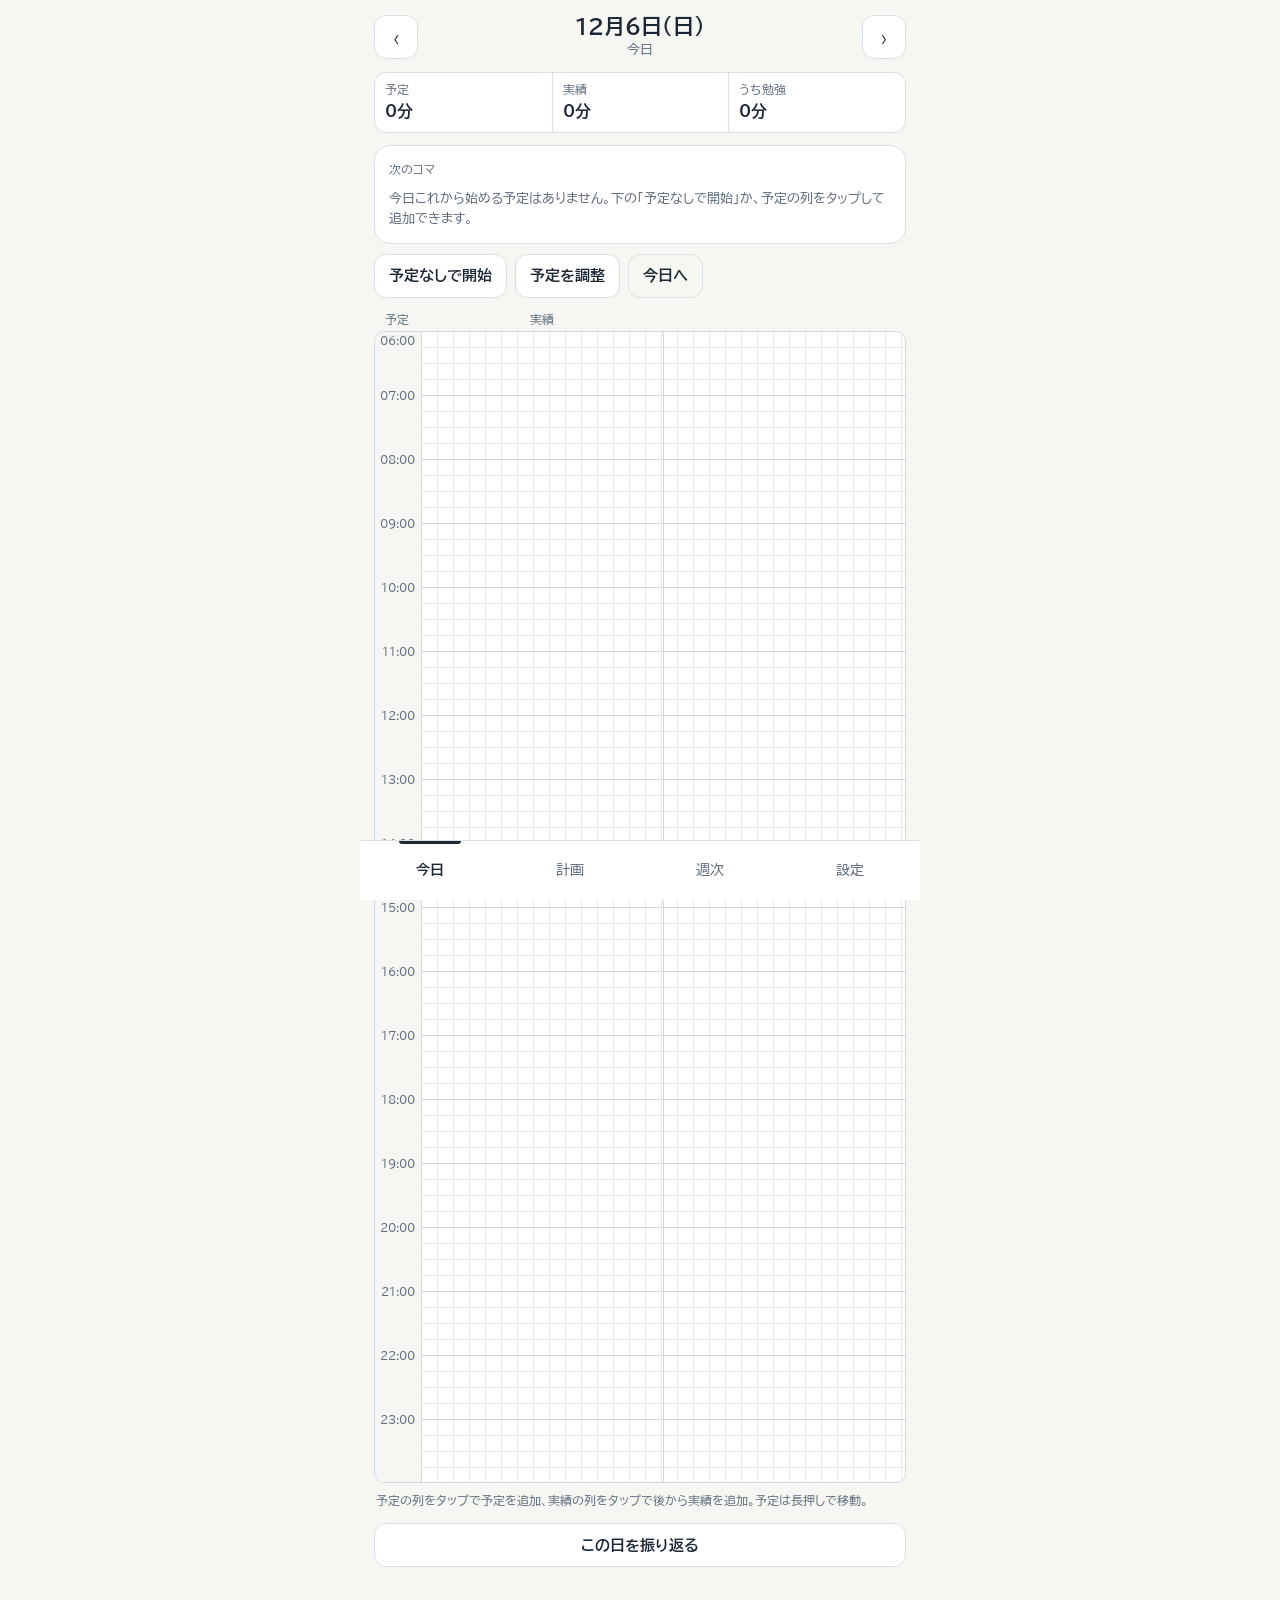
==== index.html @ d6422922 "DayFlow v2 を追加 画面（PWA）、11月分の計画データ、Androidアプリ（殻）のソース、 APKをビルドしてリリース android-latest に載せるワークフローを入れる。  C" ====
<!doctype html>
<html lang="ja">
<head>
<meta charset="utf-8">
<meta name="viewport" content="width=device-width,initial-scale=1,viewport-fit=cover">
<meta name="theme-color" content="#f6f7f3" media="(prefers-color-scheme: light)">
<meta name="theme-color" content="#12171d" media="(prefers-color-scheme: dark)">
<link rel="manifest" href="manifest.webmanifest">
<link rel="icon" href="icons/icon-192.png">
<link rel="apple-touch-icon" href="icons/icon-192.png">
<title>DayFlow</title>
<link rel="preconnect" href="https://fonts.googleapis.com">
<link rel="preconnect" href="https://fonts.gstatic.com" crossorigin>
<link href="https://fonts.googleapis.com/css2?family=BIZ+UDPGothic:wght@400;700&display=swap" rel="stylesheet">
<link rel="stylesheet" href="styles.css">
</head>
<body>
<div class="app">
<main>

<!-- 今日 -->
<section class="view active" data-view="day">
  <header class="datebar">
    <button class="iconbtn" id="prevDay" aria-label="前の日">‹</button>
    <div class="datebar-mid">
      <h1 id="dateTitle"></h1>
      <p class="sub" id="dateSub"></p>
    </div>
    <button class="iconbtn" id="nextDay" aria-label="次の日">›</button>
  </header>
  <div class="metrics" aria-label="この日の合計">
    <div><span>予定</span><b id="mPlan">0分</b></div>
    <div><span>実績</span><b id="mAct">0分</b></div>
    <div><span>うち勉強</span><b id="mStudy">0分</b></div>
  </div>

  <div id="nowCard"></div>

  <div class="toolbar">
    <button class="btn" id="pickBtn">予定なしで開始</button>
    <button class="btn" id="adjustBtn">予定を調整</button>
    <button class="btn quiet" id="todayBtn">今日へ</button>
  </div>

  <div class="tl-head"><button id="tlToggle" aria-label="タイムラインの表示範囲を切り替える">全日</button><span>予定</span><span>実績</span></div>
  <div id="timeline" class="timeline"></div>
  <p class="hint">予定の列をタップで予定を追加、実績の列をタップで後から実績を追加。予定は長押しで移動。</p>

  <div class="pad">
    <button class="btn wide" id="reviewBtn">この日を振り返る</button>
    <div id="reviewMini"></div>
  </div>
</section>

<!-- 計画 -->
<section class="view" data-view="plan">
  <header class="pagehead">
    <h1>学習計画</h1>
    <p class="sub" id="planSub"></p>
  </header>
  <div class="tiles" id="planTiles"></div>
  <div id="backlog"></div>
  <div class="tabs" role="group" aria-label="表示の切り替え" id="planTabs">
    <button data-f="today">今日</button>
    <button data-f="open">未完了</button>
    <button data-f="all">すべて</button>
  </div>
  <div id="planDays" class="plandays"></div>
  <details class="rules" id="planRules"></details>
</section>

<!-- 週次 -->
<section class="view" data-view="week">
  <header class="datebar">
    <button class="iconbtn" id="prevWeek" aria-label="前の週">‹</button>
    <div class="datebar-mid">
      <h1 id="weekTitle"></h1>
      <p class="sub">週のふりかえり</p>
    </div>
    <button class="iconbtn" id="nextWeek" aria-label="次の週">›</button>
  </header>
  <div id="weekBody" class="pad"></div>
</section>

<!-- 設定 -->
<section class="view" data-view="settings">
  <header class="pagehead"><h1>設定</h1></header>
  <div id="settingsBody" class="pad"></div>
</section>

</main>
</div>

<nav class="tabbar" aria-label="画面の切り替え">
  <button class="active" data-nav="day">今日</button>
  <button data-nav="plan">計画</button>
  <button data-nav="week">週次</button>
  <button data-nav="settings">設定</button>
</nav>

<!-- 予定の追加・編集 -->
<div class="sheetback" id="planBack"><div class="sheet" role="dialog" aria-labelledby="planSheetTitle">
  <h2 id="planSheetTitle">予定を追加</h2>
  <form id="planForm">
    <div class="formgrid">
      <label class="field full" id="planCardWrap">何をする<select id="planCard"></select></label>
      <p class="field full unitname" id="planUnitName" hidden></p>
      <label class="field">開始時刻<input id="planStart" type="time" step="300" required></label>
      <label class="field">予定時間（分）<input id="planMinutes" type="number" inputmode="numeric" min="5" max="600" step="5" required></label>
      <label class="field full switch"><span>固定する<small>調整や長押しで動かさない</small></span><input id="planFixed" type="checkbox"></label>
    </div>
    <div class="actions">
      <button type="button" class="btn danger" id="planDelete">削除</button>
      <button type="button" class="btn" id="planSkip">スキップ</button>
      <button type="button" class="btn" id="planStartNow">開始</button>
      <button class="btn primary">保存</button>
    </div>
  </form>
</div></div>

<!-- 実績の追加・修正 -->
<div class="sheetback" id="sesBack"><div class="sheet" role="dialog" aria-labelledby="sesSheetTitle">
  <h2 id="sesSheetTitle">実績を修正</h2>
  <form id="sesForm">
    <div class="formgrid">
      <label class="field full">何をした<select id="sesWhat"></select></label>
      <label class="field">開始<input id="sesStart" type="time" required></label>
      <label class="field">終了<input id="sesEnd" type="time"></label>
    </div>
    <p class="sub" id="sesNote"></p>
    <div class="actions">
      <button type="button" class="btn danger" id="sesDelete">削除</button>
      <button class="btn primary">保存</button>
    </div>
  </form>
</div></div>

<!-- 予定なしで開始 -->
<div class="sheetback" id="pickBack"><div class="sheet" role="dialog" aria-labelledby="pickTitle">
  <h2 id="pickTitle">いまから何を始める？</h2>
  <div id="pickList" class="picklist"></div>
</div></div>

<!-- コマの完了チェック -->
<div class="sheetback" id="unitBack"><div class="sheet" role="dialog" aria-labelledby="unitTitle">
  <h2 id="unitTitle"></h2>
  <p class="sub" id="unitSub"></p>
  <div id="unitChecks" class="checks big"></div>
  <label class="field full">メモ<textarea id="unitMemo" placeholder="つまずいた論点、間違えた問題番号など"></textarea></label>
  <div class="actions"><button type="button" class="btn primary" id="unitSave">保存</button></div>
</div></div>

<!-- 予定の調整 -->
<div class="sheetback" id="adjustBack"><div class="sheet" role="dialog" aria-labelledby="adjTitle">
  <h2 id="adjTitle">まだ始めていない予定を動かす</h2>
  <p class="sub">固定した予定と、実績のある予定は動かしません。</p>
  <div class="shiftgrid">
    <button class="btn" data-shift="-60">−60分</button>
    <button class="btn" data-shift="-30">−30分</button>
    <button class="btn" data-shift="30">＋30分</button>
    <button class="btn" data-shift="60">＋60分</button>
  </div>
  <div class="actions">
    <button class="btn" id="reflowBtn">今から15分あけて詰める</button>
    <button class="btn" id="undoAdjust">元に戻す</button>
  </div>
</div></div>

<!-- 振り返り -->
<div class="sheetback" id="reviewBack"><div class="sheet" role="dialog" aria-labelledby="revTitle">
  <h2 id="revTitle">この日の振り返り</h2>
  <p class="sub">いまの感覚を1タップで。</p>
  <div class="field full"><span>勉強</span><div class="moodrow" data-review="study"><button type="button" data-score="1">😕</button><button type="button" data-score="2">🙂</button><button type="button" data-score="3">😄</button></div></div>
  <div class="field full"><span>運動</span><div class="moodrow" data-review="exercise"><button type="button" data-score="1">😕</button><button type="button" data-score="2">🙂</button><button type="button" data-score="3">😄</button></div></div>
  <div class="field full"><span>睡眠</span><div class="moodrow" data-review="sleep"><button type="button" data-score="1">😕</button><button type="button" data-score="2">🙂</button><button type="button" data-score="3">😄</button></div></div>
  <div class="formgrid">
    <label class="field">睡眠時間（時間）<input id="sleepHours" type="number" inputmode="decimal" min="0" max="16" step="0.25" placeholder="例 7.0"></label>
    <label class="field">ひとこと<input id="reviewNote" maxlength="80" placeholder="なくてもOK"></label>
  </div>
  <div class="actions">
    <button type="button" class="btn" id="clearReview">消す</button>
    <button type="button" class="btn primary" id="saveReview">保存</button>
  </div>
</div></div>

<!-- カード -->
<div class="sheetback" id="cardBack"><div class="sheet" role="dialog" aria-labelledby="cardSheetTitle">
  <h2 id="cardSheetTitle">カードを追加</h2>
  <form id="cardForm">
    <div class="formgrid">
      <label class="field full">名前<input id="cardName" maxlength="40" required></label>
      <label class="field">カテゴリ<select id="cardCategory"></select></label>
      <label class="field">標準時間（分）<input id="cardMinutes" type="number" inputmode="numeric" min="5" max="600" step="5" required></label>
    </div>
    <div class="actions">
      <button type="button" class="btn danger" id="cardDelete">削除</button>
      <button class="btn primary">保存</button>
    </div>
  </form>
</div></div>

<!-- 計測が続いているとき -->
<div class="sheetback" id="overdueBack"><div class="sheet" role="dialog" aria-labelledby="odTitle">
  <h2 id="odTitle">計測が続いています</h2>
  <p id="odText"></p>
  <div class="stack">
    <button class="btn primary" id="odNow">いま終了する</button>
    <button class="btn" id="odPlanned"></button>
    <button class="btn quiet" id="odKeep">まだ続けている</button>
  </div>
</div></div>

<!-- 確認 -->
<div class="sheetback" id="confirmBack"><div class="sheet" role="alertdialog" aria-labelledby="cfText">
  <p id="cfText"></p>
  <div class="actions">
    <button class="btn" id="cfNo">やめる</button>
    <button class="btn primary" id="cfYes">実行する</button>
  </div>
</div></div>

<div class="toast" id="toast" role="status"></div>
<input type="file" id="importFile" accept="application/json,.json" hidden>

<script src="js/db.js"></script>
<script src="js/app.js"></script>
</body>
</html>
---- styles.css ----
/* DayFlow v2
   見た目の考え方：方眼ノートと朱のスタンプ。
   予定は「鉛筆の下書き」（破線・淡色）、実績は「インク」（塗り）。左右に並べてズレを見せる。 */
:root{
  --paper:#f6f7f3; --surface:#ffffff; --ink:#1c2836; --muted:#5f6c7e;
  --grid:#cfd8e2; --grid-soft:#e6ebf0; --line:#d9dfe6;
  --shu:#cf3f27; --shu-soft:#fbe7e2; --on-shu:#ffffff;
  --study:#2c5aa0; --exercise:#237a53; --house:#9a6614; --hobby:#7350ad; --life:#1d7889; --sleep:#56668a;
  --on-cat:#ffffff;
  --warn:#8f4f0c; --warn-soft:#f8ecd9;
  --label:46px; --hour:64px; --safe-b:env(safe-area-inset-bottom,0px);
  --font:"BIZ UDPGothic","Hiragino Sans","Noto Sans JP","Yu Gothic",system-ui,sans-serif;
  color-scheme:light;
}
@media (prefers-color-scheme:dark){
  :root{
    --paper:#12171d; --surface:#1a2129; --ink:#e6ebf1; --muted:#96a3b3;
    --grid:#2e3945; --grid-soft:#222b35; --line:#2b3541;
    --shu:#f0725c; --shu-soft:#3a211d; --on-shu:#1a0d0a;
    --study:#86aeea; --exercise:#66c79b; --house:#dfab58; --hobby:#b79be8; --life:#66c3d5; --sleep:#9daccf;
    --on-cat:#10151b;
    --warn:#e6ae6d; --warn-soft:#3a2c1b;
    color-scheme:dark;
  }
}
*{box-sizing:border-box}
html{-webkit-text-size-adjust:100%}
body{margin:0;background:var(--paper);color:var(--ink);font-family:var(--font);font-size:15px;line-height:1.55;overscroll-behavior-y:none}
button,input,select,textarea{font:inherit;color:inherit}
button{cursor:pointer;-webkit-tap-highlight-color:transparent}
h1,h2,p{margin:0}
[hidden]{display:none !important}
:focus-visible{outline:2px solid var(--study);outline-offset:2px}

.app{max-width:560px;margin:0 auto;min-height:100dvh;padding-bottom:calc(72px + var(--safe-b))}
.view{display:none}
.view.active{display:block}
.pad{padding:0 14px 16px}
.sub{font-size:12.5px;color:var(--muted)}
.hint{font-size:12px;color:var(--muted);padding:8px 16px 14px}

/* ---- 見出し ---- */
.datebar{display:grid;grid-template-columns:44px 1fr 44px;align-items:center;gap:8px;padding:14px 14px 6px}
.datebar-mid{text-align:center}
.datebar h1,.pagehead h1{font-size:21px;font-weight:700;line-height:1.25;font-variant-numeric:tabular-nums}
.pagehead{padding:18px 16px 10px}
.iconbtn{width:44px;height:44px;border:1px solid var(--line);background:var(--surface);border-radius:12px;font-size:20px;line-height:1}

.metrics{display:grid;grid-template-columns:repeat(3,1fr);margin:6px 14px 0;border:1px solid var(--line);border-radius:12px;background:var(--surface)}
.metrics div{padding:8px 10px;display:flex;flex-direction:column;gap:1px}
.metrics div+div{border-left:1px solid var(--line)}
.metrics span{font-size:11.5px;color:var(--muted)}
.metrics b{font-size:16px;font-variant-numeric:tabular-nums}

/* ---- ボタン ---- */
.btn{min-height:44px;padding:0 14px;border:1px solid var(--line);background:var(--surface);border-radius:12px;font-weight:700}
.btn.primary{background:var(--ink);border-color:var(--ink);color:var(--paper)}
.btn.quiet{background:transparent}
.btn.danger{color:var(--shu)}
.btn.wide{width:100%}
.btn:active{transform:translateY(1px)}
.toolbar{display:flex;gap:8px;padding:10px 14px 4px;flex-wrap:wrap}

/* ---- いまのコマ ---- */
.now{margin:12px 14px 0;padding:14px;border-radius:16px;background:var(--surface);border:1px solid var(--line);display:grid;gap:10px}
.now .label{font-size:12px;color:var(--muted)}
.now .name{font-size:19px;font-weight:700;line-height:1.3}
.now .meta{font-size:13px;color:var(--muted);font-variant-numeric:tabular-nums}
.now .late{color:var(--shu);font-weight:700}
.now .row{display:flex;gap:8px}
.now .go{flex:1;min-height:56px;border:0;border-radius:14px;font-size:18px;font-weight:700;background:var(--ink);color:var(--paper)}
.now .side{min-height:56px}
.now.running{border-color:var(--shu);box-shadow:inset 4px 0 0 var(--shu)}
.now.running .go{background:var(--shu);color:var(--on-shu)}
.now.running .label{color:var(--shu);font-weight:700}
.now .elapsed{font-size:30px;font-weight:700;line-height:1.1;font-variant-numeric:tabular-nums}

/* ---- タイムライン（方眼）---- */
.tl-head{display:grid;grid-template-columns:var(--label) 1fr 1fr;align-items:center;margin:8px 14px 2px;font-size:12px;color:var(--muted);text-align:center}
.tl-head button{border:0;background:transparent;color:var(--study);font-size:12px;font-weight:700;min-height:36px;padding:0}
.timeline{position:relative;margin:0 14px;border:1px solid var(--grid);border-radius:10px;overflow:hidden;touch-action:pan-y;
  background-color:var(--surface);
  background-image:
    linear-gradient(to bottom,var(--grid) 1px,transparent 1px),
    linear-gradient(to bottom,var(--grid-soft) 1px,transparent 1px),
    linear-gradient(to right,var(--grid-soft) 1px,transparent 1px);
  background-size:100% var(--hour),100% calc(var(--hour)/4),calc(var(--hour)/4) 100%;
  background-position:0 -1px,0 -1px,var(--label) 0}
.timeline::before{content:"";position:absolute;top:-2px;bottom:-2px;left:0;width:var(--label);background:var(--paper);border-right:1px solid var(--grid)}
.timeline::after{content:"";position:absolute;top:0;bottom:0;left:calc(var(--label) + (100% - var(--label))/2);border-left:1px solid var(--grid)}
.hourlabel{position:absolute;left:0;width:calc(var(--label) - 6px);text-align:right;transform:translateY(-50%);font-size:11px;color:var(--muted);font-variant-numeric:tabular-nums;z-index:1}
.hourlabel.first{transform:none}
.zone{position:absolute;border:0;background:transparent;padding:0;z-index:1}
.zone:active{background:color-mix(in srgb,var(--ink) 6%,transparent)}
.zone.p,.blk.plan{left:calc(var(--label) + 3px);width:calc((100% - var(--label))/2 - 6px)}
.zone.a,.blk.act{left:calc(var(--label) + (100% - var(--label))/2 + 3px);width:calc((100% - var(--label))/2 - 6px)}
.blk{position:absolute;z-index:3;border-radius:8px;padding:5px 8px;text-align:left;overflow:hidden;font-size:12.5px;line-height:1.3;--c:var(--study)}
.blk.study{--c:var(--study)} .blk.exercise{--c:var(--exercise)} .blk.house{--c:var(--house)}
.blk.hobby{--c:var(--hobby)} .blk.life{--c:var(--life)} .blk.sleep{--c:var(--sleep)}
.blk b{font-variant-numeric:tabular-nums}
.blk .t{display:block;font-weight:700;overflow:hidden;text-overflow:ellipsis;white-space:nowrap}
.blk .m{display:block;font-size:11px;opacity:.85;font-variant-numeric:tabular-nums;white-space:nowrap;overflow:hidden;text-overflow:ellipsis}
.blk.tiny{padding:2px 8px}
.blk.tiny .m{display:none}
/* 予定＝下書き */
.blk.plan{border:1.5px dashed var(--c);background:color-mix(in srgb,var(--c) 9%,var(--surface));color:var(--ink);touch-action:pan-y;user-select:none;-webkit-user-select:none}
.blk.plan.fixed{border-style:solid}
.blk.plan.skipped{opacity:.5;text-decoration:line-through}
.blk.plan.dragging{outline:2px solid var(--ink);z-index:9;touch-action:none}
/* 実績＝インク */
.blk.act{border:0;background:var(--c);color:var(--on-cat)}
.blk.act.live{border-bottom:3px solid var(--shu)}
.blk.act.check{box-shadow:inset 0 0 0 2px var(--shu)}
/* 済スタンプ */
.stamp{position:absolute;right:5px;top:5px;width:22px;height:22px;border-radius:50%;border:1.5px solid var(--shu);color:var(--shu);font-size:11px;font-weight:700;display:grid;place-items:center;transform:rotate(-12deg);background:var(--surface)}
.blk.tiny .stamp{top:1px;width:18px;height:18px;font-size:9.5px}
.nowline{position:absolute;left:var(--label);right:0;border-top:2px solid var(--shu);z-index:6;pointer-events:none}
.nowline i{position:absolute;left:-5px;top:-6px;width:10px;height:10px;border-radius:50%;background:var(--shu)}

/* ---- 計画 ---- */
.tiles{display:grid;grid-template-columns:repeat(3,1fr);gap:8px;padding:0 14px}
.tile{background:var(--surface);border:1px solid var(--line);border-radius:12px;padding:9px 10px;display:flex;flex-direction:column;gap:5px;min-width:0}
.tile span{font-size:11.5px;color:var(--muted)}
.tile b{font-size:18px;line-height:1.1;font-variant-numeric:tabular-nums}
.tile b small{font-size:11.5px;font-weight:400;color:var(--muted)}
.bar{height:5px;border-radius:3px;background:var(--grid-soft);overflow:hidden}
.bar i{display:block;height:100%;background:var(--study);border-radius:3px}
.notice{margin:10px 14px 0;padding:9px 12px;border-radius:10px;font-size:13px;background:var(--surface);border:1px solid var(--line)}
.notice.warn{background:var(--warn-soft);border-color:transparent;color:var(--warn);font-weight:700}
.tabs{display:flex;gap:4px;margin:12px 14px;padding:4px;border-radius:12px;background:var(--grid-soft)}
.tabs button{flex:1;min-height:40px;border:0;border-radius:9px;background:transparent;font-size:14px}
.tabs button[aria-pressed="true"]{background:var(--surface);font-weight:700;box-shadow:0 1px 2px rgba(20,30,45,.14)}
.plandays{display:grid;gap:12px;padding:0 14px}
.pday{display:grid;grid-template-columns:70px minmax(0,1fr);background:var(--surface);border:1px solid var(--line);border-radius:14px;overflow:hidden}
.pday.today{border-color:var(--ink)}
.rail{background:var(--paper);border-right:1px solid var(--line);padding:12px 6px 12px 12px;display:flex;flex-direction:column;gap:2px}
.rail .d{font-size:19px;font-weight:700;line-height:1.15;font-variant-numeric:tabular-nums}
.rail .w,.rail .c{font-size:12px;color:var(--muted);font-variant-numeric:tabular-nums}
.rail .badge{align-self:flex-start;margin-top:4px;font-size:11px;font-weight:700;padding:0 6px;border-radius:5px;background:var(--ink);color:var(--paper)}
.unit{padding:10px 12px 12px;display:grid;gap:8px;border-top:1px solid var(--line)}
.unit:first-child{border-top:0}
.unit .head{display:flex;flex-wrap:wrap;align-items:center;gap:6px 8px}
.pill{font-size:11.5px;padding:2px 8px;border-radius:999px;border:1px solid currentColor;white-space:nowrap}
.pill.g{color:var(--exercise)} .pill.k{color:var(--study)} .pill.y{color:var(--muted)}
.unit .ttl{font-size:16px;font-weight:700;line-height:1.3}
.unit.done .ttl{color:var(--muted)}
.unit .time{font-size:12px;color:var(--muted);font-variant-numeric:tabular-nums}
.checks{display:flex;flex-wrap:wrap;gap:4px 18px}
.chk{display:inline-flex;align-items:center;gap:8px;min-height:44px;font-size:15px;user-select:none}
.chk input{appearance:none;-webkit-appearance:none;margin:0;flex:none;width:28px;height:28px;border:2px solid var(--muted);border-radius:7px;background:var(--surface);display:grid;place-items:center}
.chk input:checked{background:var(--ink);border-color:var(--ink)}
.chk input:checked::after{content:"";width:7px;height:13px;border:solid var(--paper);border-width:0 3px 3px 0;transform:translateY(-1px) rotate(45deg)}
.checks.big{margin:10px 0}
.checks.big .chk{font-size:17px;min-height:52px}
.actual{display:flex;flex-wrap:wrap;align-items:center;gap:8px;font-size:13px;color:var(--muted);font-variant-numeric:tabular-nums}
.actual b{color:var(--ink);font-size:15px}
.actual .btn{min-height:36px;padding:0 12px;font-size:13px;margin-left:auto}
.unit .note{font-size:12.5px;color:var(--muted)}
.unit details summary{font-size:13px;color:var(--muted);min-height:32px;display:flex;align-items:center;cursor:pointer}
.unit details .inner{display:grid;gap:8px;padding-top:4px}
.unit textarea,.sheet textarea{width:100%;min-height:72px;border:1px solid var(--line);border-radius:10px;background:var(--paper);padding:8px 10px;font-size:16px;resize:vertical}
.mini{display:flex;align-items:center;gap:8px;font-size:13px;color:var(--muted)}
.mini input{width:84px;min-height:40px;border:1px solid var(--line);border-radius:9px;background:var(--paper);padding:0 10px;font-size:16px;text-align:right}
.empty{margin:0 14px;padding:22px 16px;text-align:center;color:var(--muted);border:1px dashed var(--grid);border-radius:14px;font-size:14px}
.rules{margin:14px 14px 0;padding:2px 14px;background:var(--surface);border:1px solid var(--line);border-radius:12px}
.rules summary{font-weight:700;min-height:44px;display:flex;align-items:center;cursor:pointer}
.rules ul{margin:0 0 12px;padding-left:1.2em;display:grid;gap:6px;font-size:14px}

/* ---- 週次 ---- */
.wk-tiles{display:grid;grid-template-columns:1fr 1fr;gap:8px}
.wk-tiles .tile.full{grid-column:1/-1}
.wk-tiles .tile b{font-size:22px}
h2.sec{font-size:15px;font-weight:700;margin:20px 0 8px}
.dayrow{display:grid;grid-template-columns:54px 1fr 92px;gap:8px;align-items:center;padding:7px 0;border-top:1px solid var(--line);font-size:12.5px;font-variant-numeric:tabular-nums}
.dayrow:first-of-type{border-top:0}
.dayrow .bars{display:grid;gap:3px}
.dayrow .b{height:8px;border-radius:2px}
.dayrow .b.p{border:1.5px dashed var(--study);background:transparent}
.dayrow .b.a{background:var(--study)}
.dayrow .n{text-align:right;color:var(--muted)}
.dayrow .n b{color:var(--ink)}
.legend{display:flex;gap:14px;font-size:12px;color:var(--muted);margin-bottom:4px}
.legend i{display:inline-block;width:18px;height:8px;border-radius:2px;margin-right:5px;vertical-align:middle}
.legend .p{border:1.5px dashed var(--study)} .legend .a{background:var(--study)}
.listrow{display:flex;align-items:center;gap:10px;padding:9px 0;border-top:1px solid var(--line);font-size:13.5px}
.listrow:first-of-type{border-top:0}
.listrow .grow{flex:1;min-width:0}
.listrow .btn{min-height:38px;padding:0 12px;font-size:13px}
.catrow{display:grid;grid-template-columns:44px 1fr 72px;gap:8px;align-items:center;font-size:12.5px;margin:7px 0;font-variant-numeric:tabular-nums}
.catrow .bar i{background:var(--c)}
.catrow b{text-align:right}
.box{background:var(--surface);border:1px solid var(--line);border-radius:12px;padding:10px 12px}

/* ---- 設定 ---- */
.setrow{display:flex;align-items:center;gap:10px;min-height:48px;padding:6px 0;border-top:1px solid var(--line)}
.setrow:first-child{border-top:0}
.setrow .grow{flex:1;min-width:0}
.dot{display:inline-block;width:9px;height:9px;border-radius:50%;margin-right:7px;background:var(--c)}
a.link{color:var(--study);font-weight:700}

/* ---- タブバー ---- */
.tabbar{position:fixed;bottom:0;left:50%;transform:translateX(-50%);width:min(560px,100%);height:calc(60px + var(--safe-b));padding-bottom:var(--safe-b);display:grid;grid-template-columns:repeat(4,1fr);background:var(--surface);border-top:1px solid var(--line);z-index:40}
.tabbar button{border:0;background:transparent;color:var(--muted);font-size:14px;position:relative}
.tabbar button.active{color:var(--ink);font-weight:700}
.tabbar button.active::before{content:"";position:absolute;top:0;left:28%;right:28%;height:3px;background:var(--ink);border-radius:0 0 3px 3px}

/* ---- シート ---- */
.sheetback{position:fixed;inset:0;background:rgba(10,16,24,.5);z-index:60;display:none}
.sheetback.show{display:block}
.sheet{position:absolute;bottom:0;left:50%;transform:translateX(-50%);width:min(560px,100%);max-height:90dvh;overflow:auto;background:var(--surface);border-radius:18px 18px 0 0;padding:18px 16px calc(18px + var(--safe-b));display:grid;gap:10px}
.sheet h2{font-size:18px}
.formgrid{display:grid;grid-template-columns:1fr 1fr;gap:10px}
.field{display:grid;gap:5px;font-size:12.5px;color:var(--muted)}
.field.full{grid-column:1/-1}
.field input:not([type=checkbox]),.field select{width:100%;min-height:46px;border:1px solid var(--line);border-radius:10px;background:var(--paper);padding:0 10px;font-size:16px;color:var(--ink)}
.field.switch{display:flex;justify-content:space-between;align-items:center;min-height:50px;border:1px solid var(--line);border-radius:10px;padding:6px 12px;color:var(--ink);font-size:15px}
.field.switch small{display:block;font-size:12px;color:var(--muted)}
.field.switch input{width:24px;height:24px}
.unitname{font-size:16px;font-weight:700;color:var(--ink)}
.actions{display:flex;gap:8px;margin-top:6px}
.actions .btn{flex:1;padding:0 8px}
.stack{display:grid;gap:8px}
.shiftgrid{display:grid;grid-template-columns:repeat(4,1fr);gap:8px}
.shiftgrid .btn{padding:0 4px}
.picklist{display:grid;grid-template-columns:1fr 1fr;gap:8px}
.picklist button{min-height:60px;text-align:left;padding:8px 12px;border:1px solid var(--line);border-left:5px solid var(--c);background:var(--paper);border-radius:10px;font-weight:700;line-height:1.3}
.picklist button small{display:block;font-weight:400;font-size:12px;color:var(--muted)}
.moodrow{display:grid;grid-template-columns:repeat(3,1fr);gap:8px}
.moodrow button{min-height:50px;font-size:22px;border:1px solid var(--line);border-radius:10px;background:var(--paper)}
.moodrow button.on{outline:2px solid var(--ink)}
.review{margin-top:10px;display:grid;grid-template-columns:repeat(3,1fr);gap:8px;font-size:13px;text-align:center}
.review div{background:var(--surface);border:1px solid var(--line);border-radius:10px;padding:8px 4px}

.toast{position:fixed;left:50%;bottom:calc(74px + var(--safe-b));transform:translateX(-50%);max-width:92vw;background:var(--ink);color:var(--paper);padding:9px 14px;border-radius:10px;font-size:13px;z-index:100;opacity:0;pointer-events:none;transition:opacity .2s}
.toast.show{opacity:1}
@media (prefers-reduced-motion:reduce){.toast{transition:none}.btn:active{transform:none}}
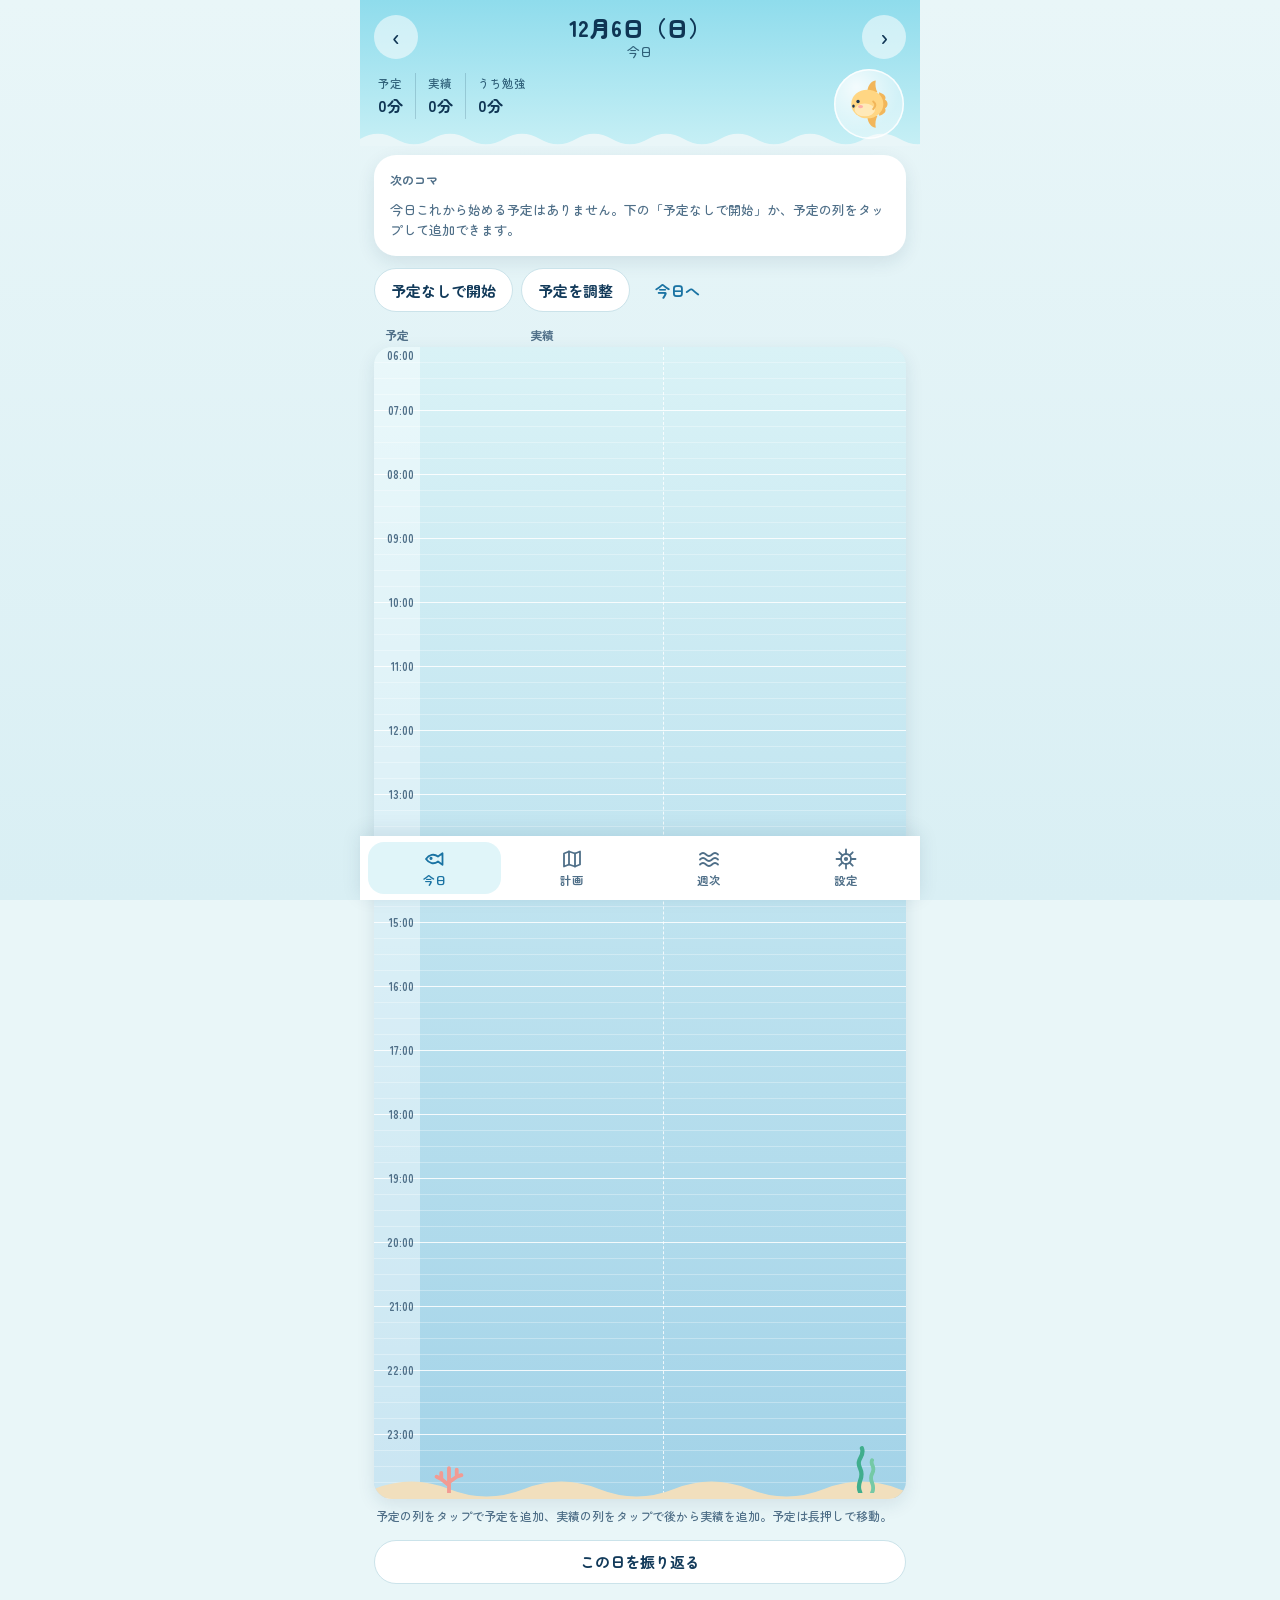
==== commit 21b6d772: "海と水族館のデザインにし、「この日は無理」を追加（v2.3.0） - 画面：水色の海（暗い表示では深い海）の配色、丸ゴシック、波の見出し、   曜日ごとの海の生き物（このアプリ用に描いたSVG）、現在" ====
--- a/index.html
+++ b/index.html
@@ -3,15 +3,15 @@
 <head>
 <meta charset="utf-8">
 <meta name="viewport" content="width=device-width,initial-scale=1,viewport-fit=cover">
-<meta name="theme-color" content="#f6f7f3" media="(prefers-color-scheme: light)">
-<meta name="theme-color" content="#12171d" media="(prefers-color-scheme: dark)">
+<meta name="theme-color" content="#8fdcec" media="(prefers-color-scheme: light)">
+<meta name="theme-color" content="#0e3152" media="(prefers-color-scheme: dark)">
 <link rel="manifest" href="manifest.webmanifest">
 <link rel="icon" href="icons/icon-192.png">
 <link rel="apple-touch-icon" href="icons/icon-192.png">
 <title>DayFlow</title>
 <link rel="preconnect" href="https://fonts.googleapis.com">
 <link rel="preconnect" href="https://fonts.gstatic.com" crossorigin>
-<link href="https://fonts.googleapis.com/css2?family=BIZ+UDPGothic:wght@400;700&display=swap" rel="stylesheet">
+<link href="https://fonts.googleapis.com/css2?family=Zen+Maru+Gothic:wght@500;700;900&display=swap" rel="stylesheet">
 <link rel="stylesheet" href="styles.css">
 </head>
 <body>
@@ -20,19 +20,22 @@
 
 <!-- 今日 -->
 <section class="view active" data-view="day">
-  <header class="datebar">
-    <button class="iconbtn" id="prevDay" aria-label="前の日">‹</button>
-    <div class="datebar-mid">
-      <h1 id="dateTitle"></h1>
-      <p class="sub" id="dateSub"></p>
-    </div>
-    <button class="iconbtn" id="nextDay" aria-label="次の日">›</button>
+  <header class="sea">
+    <div class="datebar">
+      <button class="iconbtn" id="prevDay" aria-label="前の日">‹</button>
+      <div class="datebar-mid">
+        <h1 id="dateTitle"></h1>
+        <p class="sub" id="dateSub"></p>
+      </div>
+      <button class="iconbtn" id="nextDay" aria-label="次の日">›</button>
+    </div>
+    <div class="metrics" aria-label="この日の合計">
+      <div><span>予定</span><b id="mPlan">0分</b></div>
+      <div><span>実績</span><b id="mAct">0分</b></div>
+      <div><span>うち勉強</span><b id="mStudy">0分</b></div>
+    </div>
+    <div class="mate" id="dayMate"></div>
   </header>
-  <div class="metrics" aria-label="この日の合計">
-    <div><span>予定</span><b id="mPlan">0分</b></div>
-    <div><span>実績</span><b id="mAct">0分</b></div>
-    <div><span>うち勉強</span><b id="mStudy">0分</b></div>
-  </div>
 
   <div id="nowCard"></div>
 
@@ -54,7 +57,7 @@
 
 <!-- 計画 -->
 <section class="view" data-view="plan">
-  <header class="pagehead">
+  <header class="sea pagehead">
     <h1>学習計画</h1>
     <p class="sub" id="planSub"></p>
   </header>
@@ -71,20 +74,22 @@
 
 <!-- 週次 -->
 <section class="view" data-view="week">
-  <header class="datebar">
-    <button class="iconbtn" id="prevWeek" aria-label="前の週">‹</button>
-    <div class="datebar-mid">
-      <h1 id="weekTitle"></h1>
-      <p class="sub">週のふりかえり</p>
-    </div>
-    <button class="iconbtn" id="nextWeek" aria-label="次の週">›</button>
+  <header class="sea">
+    <div class="datebar">
+      <button class="iconbtn" id="prevWeek" aria-label="前の週">‹</button>
+      <div class="datebar-mid">
+        <h1 id="weekTitle"></h1>
+        <p class="sub">週のふりかえり</p>
+      </div>
+      <button class="iconbtn" id="nextWeek" aria-label="次の週">›</button>
+    </div>
   </header>
   <div id="weekBody" class="pad"></div>
 </section>
 
 <!-- 設定 -->
 <section class="view" data-view="settings">
-  <header class="pagehead"><h1>設定</h1></header>
+  <header class="sea pagehead"><h1>設定</h1></header>
   <div id="settingsBody" class="pad"></div>
 </section>
 
@@ -92,10 +97,10 @@
 </div>
 
 <nav class="tabbar" aria-label="画面の切り替え">
-  <button class="active" data-nav="day">今日</button>
-  <button data-nav="plan">計画</button>
-  <button data-nav="week">週次</button>
-  <button data-nav="settings">設定</button>
+  <button class="active" data-nav="day"><i data-icon="day"></i>今日</button>
+  <button data-nav="plan"><i data-icon="plan"></i>計画</button>
+  <button data-nav="week"><i data-icon="week"></i>週次</button>
+  <button data-nav="settings"><i data-icon="settings"></i>設定</button>
 </nav>
 
 <!-- 予定の追加・編集 -->
@@ -152,8 +157,9 @@
 
 <!-- 予定の調整 -->
 <div class="sheetback" id="adjustBack"><div class="sheet" role="dialog" aria-labelledby="adjTitle">
-  <h2 id="adjTitle">まだ始めていない予定を動かす</h2>
-  <p class="sub">固定した予定と、実績のある予定は動かしません。</p>
+  <h2 id="adjTitle">予定を調整</h2>
+  <h3 class="sheetsec">時刻をずらす</h3>
+  <p class="sub">まだ始めていない予定を動かします。固定した予定と、実績のある予定は動かしません。</p>
   <div class="shiftgrid">
     <button class="btn" data-shift="-60">−60分</button>
     <button class="btn" data-shift="-30">−30分</button>
@@ -163,6 +169,24 @@
   <div class="actions">
     <button class="btn" id="reflowBtn">今から15分あけて詰める</button>
     <button class="btn" id="undoAdjust">元に戻す</button>
+  </div>
+  <h3 class="sheetsec">この日は勉強できない</h3>
+  <p class="sub">この日の学習コマを後ろへ送り、続きのコマを順番どおりに1つずつずらします。あふれた分は予備の枠に入ります。</p>
+  <div class="stack">
+    <button class="btn primary" id="cantBtn">この日は無理（コマを後ろへ送る）</button>
+    <button class="btn" id="undoCant" hidden>送ったコマを元に戻す</button>
+  </div>
+</div></div>
+
+<!-- この日は無理：送り先の確認 -->
+<div class="sheetback" id="cantBack"><div class="sheet" role="dialog" aria-labelledby="cantTitle">
+  <h2 id="cantTitle">コマを後ろへ送る</h2>
+  <p id="cantSummary"></p>
+  <p class="notice warn" id="cantWarn" hidden></p>
+  <ol class="movelist" id="cantList"></ol>
+  <div class="actions">
+    <button class="btn" id="cantNo">やめる</button>
+    <button class="btn primary" id="cantYes">後ろへ送る</button>
   </div>
 </div></div>
 
@@ -223,6 +247,7 @@
 <input type="file" id="importFile" accept="application/json,.json" hidden>
 
 <script src="js/db.js"></script>
+<script src="js/sea.js"></script>
 <script src="js/app.js"></script>
 </body>
 </html>
--- a/styles.css
+++ b/styles.css
@@ -1,168 +1,221 @@
 /* DayFlow v2
-   見た目の考え方：方眼ノートと朱のスタンプ。
-   予定は「鉛筆の下書き」（破線・淡色）、実績は「インク」（塗り）。左右に並べてズレを見せる。 */
+   見た目の考え方：水族館。
+   - 画面の上は「水面」の帯。その日の曜日の生き物が1匹いる（js/sea.js）。
+   - タイムラインは水槽。朝が水面、夜が深い海で、いちばん下（深夜）が海底。
+   - 予定は「これから泳ぐ場所」（破線・淡色）、実績は「泳いだあと」（塗り）。左右に並べてズレを見せる。
+   - いまの時刻は、サンゴ色の線と小さな魚。
+   色の名前 --shu は以前の「朱」の名残で、いまはサンゴ色（進行中・遅れ・注意）。 */
 :root{
-  --paper:#f6f7f3; --surface:#ffffff; --ink:#1c2836; --muted:#5f6c7e;
-  --grid:#cfd8e2; --grid-soft:#e6ebf0; --line:#d9dfe6;
-  --shu:#cf3f27; --shu-soft:#fbe7e2; --on-shu:#ffffff;
-  --study:#2c5aa0; --exercise:#237a53; --house:#9a6614; --hobby:#7350ad; --life:#1d7889; --sleep:#56668a;
+  --paper:#e9f6f8; --paper-deep:#d9eff4; --surface:#ffffff; --ink:#123a5a; --muted:#4f6f88;
+  --grid:#b9dbe5; --grid-soft:#d6ecf1; --line:#cbe3ea;
+  --sea:#1a73a3; --on-sea:#ffffff; --aqua:#43bfd9;
+  --shu:#d8463f; --shu-soft:#fde6e2; --on-shu:#ffffff;
+  --band-a:#8fdcec; --band-b:#c6eff5; --band-ink:#0f3554; --band-muted:#2f6079;
+  --tank-a:#d9f2f6; --tank-b:#a3d3e8; --tank-line:rgba(255,255,255,.8); --tank-line-soft:rgba(255,255,255,.3); --bubble-a:rgba(255,255,255,.85); --bubble-b:rgba(255,255,255,.4);
+  --sand:#f1dfbd; --kelp:#3fae8d; --kelp-2:#74c9a6; --coral-deco:#f29b93;
+  --water:rgba(67,191,217,.28);
+  --study:#2a6fb5; --exercise:#17806a; --house:#a8650f; --hobby:#7b55bd; --life:#137a8c; --sleep:#5d6f9a;
   --on-cat:#ffffff;
-  --warn:#8f4f0c; --warn-soft:#f8ecd9;
+  --warn:#8a4f0c; --warn-soft:#faedd8;
+  --shadow:0 6px 18px rgba(18,58,90,.10);
+  --bar-top:#8fdcec; --bar-bottom:#ffffff;       /* Androidアプリの上下の帯の色（#rrggbb で書く） */
   --label:46px; --hour:64px; --safe-b:env(safe-area-inset-bottom,0px);
-  --font:"BIZ UDPGothic","Hiragino Sans","Noto Sans JP","Yu Gothic",system-ui,sans-serif;
+  --font:"Zen Maru Gothic","Hiragino Maru Gothic ProN","BIZ UDPGothic","Noto Sans JP","Yu Gothic",system-ui,sans-serif;
   color-scheme:light;
 }
 @media (prefers-color-scheme:dark){
   :root{
-    --paper:#12171d; --surface:#1a2129; --ink:#e6ebf1; --muted:#96a3b3;
-    --grid:#2e3945; --grid-soft:#222b35; --line:#2b3541;
-    --shu:#f0725c; --shu-soft:#3a211d; --on-shu:#1a0d0a;
-    --study:#86aeea; --exercise:#66c79b; --house:#dfab58; --hobby:#b79be8; --life:#66c3d5; --sleep:#9daccf;
-    --on-cat:#10151b;
-    --warn:#e6ae6d; --warn-soft:#3a2c1b;
+    --paper:#081c30; --paper-deep:#05131f; --surface:#102c47; --ink:#e3f1fb; --muted:#93b3ca;
+    --grid:#24496a; --grid-soft:#173a5b; --line:#1e4263;
+    --sea:#58c7e6; --on-sea:#06202f; --aqua:#58c7e6;
+    --shu:#ff8c80; --shu-soft:#4a2424; --on-shu:#2a0c09;
+    --band-a:#0e3152; --band-b:#0a2440; --band-ink:#e9f5fd; --band-muted:#a4c4da;
+    --tank-a:#15416a; --tank-b:#061726; --tank-line:rgba(255,255,255,.10); --tank-line-soft:rgba(255,255,255,.045); --bubble-a:rgba(255,255,255,.2); --bubble-b:rgba(255,255,255,.07);
+    --sand:#33495f; --kelp:#2f8f78; --kelp-2:#3fa98b; --coral-deco:#b9645f;
+    --water:rgba(88,199,230,.22);
+    --study:#8fbcf2; --exercise:#6fd3ac; --house:#e6b565; --hobby:#c2a6f0; --life:#6fd0e0; --sleep:#a9b8dc;
+    --on-cat:#071a2a;
+    --warn:#ecb87a; --warn-soft:#3d2d18;
+    --shadow:0 8px 22px rgba(0,8,20,.35);
+    --bar-top:#0e3152; --bar-bottom:#102c47;
     color-scheme:dark;
   }
 }
 *{box-sizing:border-box}
 html{-webkit-text-size-adjust:100%}
-body{margin:0;background:var(--paper);color:var(--ink);font-family:var(--font);font-size:15px;line-height:1.55;overscroll-behavior-y:none}
+body{margin:0;background:var(--paper) linear-gradient(var(--paper),var(--paper-deep)) fixed;color:var(--ink);font-family:var(--font);font-weight:500;font-size:15px;line-height:1.55;overscroll-behavior-y:none}
 button,input,select,textarea{font:inherit;color:inherit}
 button{cursor:pointer;-webkit-tap-highlight-color:transparent}
-h1,h2,p{margin:0}
+h1,h2,h3,p,ol{margin:0}
+b,strong{font-weight:700}
 [hidden]{display:none !important}
-:focus-visible{outline:2px solid var(--study);outline-offset:2px}
-
-.app{max-width:560px;margin:0 auto;min-height:100dvh;padding-bottom:calc(72px + var(--safe-b))}
+:focus-visible{outline:2px solid var(--sea);outline-offset:2px}
+
+.app{max-width:560px;margin:0 auto;min-height:100dvh;padding-bottom:calc(76px + var(--safe-b))}
 .view{display:none}
 .view.active{display:block}
 .pad{padding:0 14px 16px}
 .sub{font-size:12.5px;color:var(--muted)}
 .hint{font-size:12px;color:var(--muted);padding:8px 16px 14px}
 
-/* ---- 見出し ---- */
-.datebar{display:grid;grid-template-columns:44px 1fr 44px;align-items:center;gap:8px;padding:14px 14px 6px}
+/* ---- 水面の帯（各画面のいちばん上）---- */
+.sea{position:relative;background:linear-gradient(var(--band-a),var(--band-b));color:var(--band-ink);padding-bottom:22px;margin-bottom:8px}
+.sea::after{content:"";position:absolute;left:0;right:0;bottom:-1px;height:14px;background:var(--paper);
+  -webkit-mask:url("data:image/svg+xml,%3Csvg xmlns='http://www.w3.org/2000/svg' viewBox='0 0 80 16' preserveAspectRatio='none'%3E%3Cpath d='M0 16V8Q20-4 40 8T80 8V16z'/%3E%3C/svg%3E") repeat-x left bottom/72px 14px;
+  mask:url("data:image/svg+xml,%3Csvg xmlns='http://www.w3.org/2000/svg' viewBox='0 0 80 16' preserveAspectRatio='none'%3E%3Cpath d='M0 16V8Q20-4 40 8T80 8V16z'/%3E%3C/svg%3E") repeat-x left bottom/72px 14px}
+.sea .sub{color:var(--band-muted)}
+.datebar{display:grid;grid-template-columns:44px 1fr 44px;align-items:center;gap:8px;padding:14px 14px 4px}
 .datebar-mid{text-align:center}
-.datebar h1,.pagehead h1{font-size:21px;font-weight:700;line-height:1.25;font-variant-numeric:tabular-nums}
-.pagehead{padding:18px 16px 10px}
-.iconbtn{width:44px;height:44px;border:1px solid var(--line);background:var(--surface);border-radius:12px;font-size:20px;line-height:1}
-
-.metrics{display:grid;grid-template-columns:repeat(3,1fr);margin:6px 14px 0;border:1px solid var(--line);border-radius:12px;background:var(--surface)}
-.metrics div{padding:8px 10px;display:flex;flex-direction:column;gap:1px}
-.metrics div+div{border-left:1px solid var(--line)}
-.metrics span{font-size:11.5px;color:var(--muted)}
-.metrics b{font-size:16px;font-variant-numeric:tabular-nums}
+.datebar h1,.pagehead h1{font-size:22px;font-weight:900;line-height:1.25;letter-spacing:.01em;font-variant-numeric:tabular-nums}
+.pagehead{padding:20px 18px 26px}
+.iconbtn{width:44px;height:44px;border:0;background:color-mix(in srgb,var(--surface) 55%,transparent);color:var(--band-ink);border-radius:50%;font-size:22px;line-height:1;padding-bottom:3px}
+.iconbtn:active{background:color-mix(in srgb,var(--surface) 80%,transparent)}
+
+/* その日の合計と、曜日の生き物 */
+.metrics{display:grid;grid-template-columns:repeat(3,auto);justify-content:start;gap:0;margin:8px 92px 4px 16px}
+.metrics div{padding:2px 12px;display:flex;flex-direction:column;gap:0;min-width:0}
+.metrics div:first-child{padding-left:2px}
+.metrics div+div{border-left:1.5px solid color-mix(in srgb,var(--band-ink) 18%,transparent)}
+.metrics span{font-size:11.5px;color:var(--band-muted)}
+.metrics b{font-size:16px;font-variant-numeric:tabular-nums;white-space:nowrap}
+.mate{display:block;width:60px;height:60px}
+.mate svg{display:block;width:100%;height:100%}
+/* 帯の生き物は泡の中にいる（明るい帯でも暗い帯でも見えるように） */
+.sea .mate{position:absolute;right:16px;bottom:6px;z-index:1;width:70px;height:70px;padding:8px;border-radius:50%;
+  background:radial-gradient(circle at 32% 26%,var(--bubble-a),var(--bubble-b) 62%);box-shadow:inset 0 0 0 1.5px var(--bubble-a);animation:bob 5.5s ease-in-out infinite}
+@keyframes bob{0%,100%{transform:translateY(0) rotate(-2deg)}50%{transform:translateY(-5px) rotate(2deg)}}
 
 /* ---- ボタン ---- */
-.btn{min-height:44px;padding:0 14px;border:1px solid var(--line);background:var(--surface);border-radius:12px;font-weight:700}
-.btn.primary{background:var(--ink);border-color:var(--ink);color:var(--paper)}
-.btn.quiet{background:transparent}
+.btn{min-height:44px;padding:0 16px;border:1.5px solid var(--line);background:var(--surface);border-radius:999px;font-weight:700}
+.btn.primary{background:var(--sea);border-color:var(--sea);color:var(--on-sea)}
+.btn.quiet{background:transparent;border-color:transparent;color:var(--sea)}
 .btn.danger{color:var(--shu)}
 .btn.wide{width:100%}
 .btn:active{transform:translateY(1px)}
-.toolbar{display:flex;gap:8px;padding:10px 14px 4px;flex-wrap:wrap}
+.toolbar{display:flex;gap:8px;padding:12px 14px 4px;flex-wrap:wrap}
 
 /* ---- いまのコマ ---- */
-.now{margin:12px 14px 0;padding:14px;border-radius:16px;background:var(--surface);border:1px solid var(--line);display:grid;gap:10px}
-.now .label{font-size:12px;color:var(--muted)}
-.now .name{font-size:19px;font-weight:700;line-height:1.3}
+.now{margin:10px 14px 0;padding:16px;border-radius:22px;background:var(--surface);box-shadow:var(--shadow);display:grid;gap:10px}
+.now .label{font-size:12px;color:var(--muted);font-weight:700}
+.now .name{font-size:20px;font-weight:900;line-height:1.3}
 .now .meta{font-size:13px;color:var(--muted);font-variant-numeric:tabular-nums}
 .now .late{color:var(--shu);font-weight:700}
 .now .row{display:flex;gap:8px}
-.now .go{flex:1;min-height:56px;border:0;border-radius:14px;font-size:18px;font-weight:700;background:var(--ink);color:var(--paper)}
+.now .go{flex:1;min-height:56px;border:0;border-radius:999px;font-size:18px;font-weight:900;letter-spacing:.08em;background:var(--sea);color:var(--on-sea)}
 .now .side{min-height:56px}
-.now.running{border-color:var(--shu);box-shadow:inset 4px 0 0 var(--shu)}
+.now.running{box-shadow:var(--shadow),inset 0 0 0 2px var(--shu)}
 .now.running .go{background:var(--shu);color:var(--on-shu)}
-.now.running .label{color:var(--shu);font-weight:700}
-.now .elapsed{font-size:30px;font-weight:700;line-height:1.1;font-variant-numeric:tabular-nums}
-
-/* ---- タイムライン（方眼）---- */
-.tl-head{display:grid;grid-template-columns:var(--label) 1fr 1fr;align-items:center;margin:8px 14px 2px;font-size:12px;color:var(--muted);text-align:center}
-.tl-head button{border:0;background:transparent;color:var(--study);font-size:12px;font-weight:700;min-height:36px;padding:0}
-.timeline{position:relative;margin:0 14px;border:1px solid var(--grid);border-radius:10px;overflow:hidden;touch-action:pan-y;
-  background-color:var(--surface);
+.now.running .label{color:var(--shu)}
+.now .elapsed{font-size:32px;font-weight:900;line-height:1.1;font-variant-numeric:tabular-nums}
+
+/* ---- タイムライン（水槽）---- */
+.tl-head{display:grid;grid-template-columns:var(--label) 1fr 1fr;align-items:center;margin:10px 14px 2px;font-size:12px;font-weight:700;color:var(--muted);text-align:center}
+.tl-head button{border:0;background:transparent;color:var(--sea);font-size:12px;font-weight:700;min-height:36px;padding:0}
+.timeline{position:relative;margin:0 14px;border-radius:18px;overflow:hidden;touch-action:pan-y;box-shadow:var(--shadow);
+  background-color:var(--tank-b);
   background-image:
-    linear-gradient(to bottom,var(--grid) 1px,transparent 1px),
-    linear-gradient(to bottom,var(--grid-soft) 1px,transparent 1px),
-    linear-gradient(to right,var(--grid-soft) 1px,transparent 1px);
-  background-size:100% var(--hour),100% calc(var(--hour)/4),calc(var(--hour)/4) 100%;
-  background-position:0 -1px,0 -1px,var(--label) 0}
-.timeline::before{content:"";position:absolute;top:-2px;bottom:-2px;left:0;width:var(--label);background:var(--paper);border-right:1px solid var(--grid)}
-.timeline::after{content:"";position:absolute;top:0;bottom:0;left:calc(var(--label) + (100% - var(--label))/2);border-left:1px solid var(--grid)}
-.hourlabel{position:absolute;left:0;width:calc(var(--label) - 6px);text-align:right;transform:translateY(-50%);font-size:11px;color:var(--muted);font-variant-numeric:tabular-nums;z-index:1}
+    linear-gradient(to bottom,var(--tank-line) 1px,transparent 1px),
+    linear-gradient(to bottom,var(--tank-line-soft) 1px,transparent 1px),
+    linear-gradient(to bottom,var(--tank-a),var(--tank-b));
+  background-size:100% var(--hour),100% calc(var(--hour)/4),100% 100%;
+  background-position:0 -1px,0 -1px,0 0}
+.timeline::before{content:"";position:absolute;top:0;bottom:0;left:0;width:var(--label);background:color-mix(in srgb,var(--surface) 42%,transparent)}
+.timeline::after{content:"";position:absolute;top:0;bottom:0;left:calc(var(--label) + (100% - var(--label))/2);border-left:1.5px dashed var(--tank-line)}
+.hourlabel{position:absolute;left:0;width:calc(var(--label) - 6px);text-align:right;transform:translateY(-50%);font-size:11px;font-weight:700;color:var(--muted);font-variant-numeric:tabular-nums;z-index:2}
 .hourlabel.first{transform:none}
-.zone{position:absolute;border:0;background:transparent;padding:0;z-index:1}
-.zone:active{background:color-mix(in srgb,var(--ink) 6%,transparent)}
-.zone.p,.blk.plan{left:calc(var(--label) + 3px);width:calc((100% - var(--label))/2 - 6px)}
-.zone.a,.blk.act{left:calc(var(--label) + (100% - var(--label))/2 + 3px);width:calc((100% - var(--label))/2 - 6px)}
-.blk{position:absolute;z-index:3;border-radius:8px;padding:5px 8px;text-align:left;overflow:hidden;font-size:12.5px;line-height:1.3;--c:var(--study)}
+.zone{position:absolute;border:0;background:transparent;padding:0;z-index:2}
+.zone:active{background:color-mix(in srgb,var(--surface) 30%,transparent)}
+.zone.p,.blk.plan{left:calc(var(--label) + 4px);width:calc((100% - var(--label))/2 - 8px)}
+.zone.a,.blk.act{left:calc(var(--label) + (100% - var(--label))/2 + 4px);width:calc((100% - var(--label))/2 - 8px)}
+.blk{position:absolute;z-index:3;border-radius:12px;padding:6px 9px;text-align:left;overflow:hidden;font-size:12.5px;line-height:1.3;--c:var(--study)}
 .blk.study{--c:var(--study)} .blk.exercise{--c:var(--exercise)} .blk.house{--c:var(--house)}
 .blk.hobby{--c:var(--hobby)} .blk.life{--c:var(--life)} .blk.sleep{--c:var(--sleep)}
 .blk b{font-variant-numeric:tabular-nums}
 .blk .t{display:block;font-weight:700;overflow:hidden;text-overflow:ellipsis;white-space:nowrap}
 .blk .m{display:block;font-size:11px;opacity:.85;font-variant-numeric:tabular-nums;white-space:nowrap;overflow:hidden;text-overflow:ellipsis}
-.blk.tiny{padding:2px 8px}
+.blk.tiny{padding:2px 9px}
 .blk.tiny .m{display:none}
-/* 予定＝下書き */
-.blk.plan{border:1.5px dashed var(--c);background:color-mix(in srgb,var(--c) 9%,var(--surface));color:var(--ink);touch-action:pan-y;user-select:none;-webkit-user-select:none}
+/* 予定＝これから泳ぐ場所 */
+.blk.plan{border:1.5px dashed var(--c);background:color-mix(in srgb,var(--c) 10%,var(--surface));color:var(--ink);touch-action:pan-y;user-select:none;-webkit-user-select:none}
 .blk.plan.fixed{border-style:solid}
 .blk.plan.skipped{opacity:.5;text-decoration:line-through}
 .blk.plan.dragging{outline:2px solid var(--ink);z-index:9;touch-action:none}
-/* 実績＝インク */
+/* 実績＝泳いだあと */
 .blk.act{border:0;background:var(--c);color:var(--on-cat)}
 .blk.act.live{border-bottom:3px solid var(--shu)}
 .blk.act.check{box-shadow:inset 0 0 0 2px var(--shu)}
 /* 済スタンプ */
 .stamp{position:absolute;right:5px;top:5px;width:22px;height:22px;border-radius:50%;border:1.5px solid var(--shu);color:var(--shu);font-size:11px;font-weight:700;display:grid;place-items:center;transform:rotate(-12deg);background:var(--surface)}
 .blk.tiny .stamp{top:1px;width:18px;height:18px;font-size:9.5px}
+/* いまの時刻：サンゴ色の線と、先頭を泳ぐ魚 */
 .nowline{position:absolute;left:var(--label);right:0;border-top:2px solid var(--shu);z-index:6;pointer-events:none}
-.nowline i{position:absolute;left:-5px;top:-6px;width:10px;height:10px;border-radius:50%;background:var(--shu)}
+.nowfish{position:absolute;left:-13px;top:-10px;width:30px;height:18px;animation:swim 3.2s ease-in-out infinite}
+.nowfish svg{display:block;width:100%;height:100%}
+@keyframes swim{0%,100%{transform:translateX(0) rotate(-3deg)}50%{transform:translateX(5px) rotate(3deg)}}
+/* 海底（深夜） */
+.seabed{position:absolute;left:0;right:0;bottom:0;height:20px;z-index:1;pointer-events:none}
+.seabed::before{content:"";position:absolute;inset:0;background:var(--sand);
+  -webkit-mask:url("data:image/svg+xml,%3Csvg xmlns='http://www.w3.org/2000/svg' viewBox='0 0 80 16' preserveAspectRatio='none'%3E%3Cpath d='M0 16V8Q20-4 40 8T80 8V16z'/%3E%3C/svg%3E") repeat-x left bottom/150px 20px;
+  mask:url("data:image/svg+xml,%3Csvg xmlns='http://www.w3.org/2000/svg' viewBox='0 0 80 16' preserveAspectRatio='none'%3E%3Cpath d='M0 16V8Q20-4 40 8T80 8V16z'/%3E%3C/svg%3E") repeat-x left bottom/150px 20px}
+.seabed span{position:absolute;bottom:6px}
+.seabed svg{display:block;width:100%;height:100%}
+.seabed .weed{right:22px;width:34px;height:52px}
+.seabed .coral{left:calc(var(--label) + 12px);width:34px;height:31px}
 
 /* ---- 計画 ---- */
 .tiles{display:grid;grid-template-columns:repeat(3,1fr);gap:8px;padding:0 14px}
-.tile{background:var(--surface);border:1px solid var(--line);border-radius:12px;padding:9px 10px;display:flex;flex-direction:column;gap:5px;min-width:0}
-.tile span{font-size:11.5px;color:var(--muted)}
-.tile b{font-size:18px;line-height:1.1;font-variant-numeric:tabular-nums}
-.tile b small{font-size:11.5px;font-weight:400;color:var(--muted)}
-.bar{height:5px;border-radius:3px;background:var(--grid-soft);overflow:hidden}
-.bar i{display:block;height:100%;background:var(--study);border-radius:3px}
-.notice{margin:10px 14px 0;padding:9px 12px;border-radius:10px;font-size:13px;background:var(--surface);border:1px solid var(--line)}
+.tile{position:relative;overflow:hidden;background:var(--surface);border-radius:16px;padding:10px 11px;display:flex;flex-direction:column;gap:4px;min-width:0;box-shadow:var(--shadow)}
+.tile span{font-size:11.5px;color:var(--muted);position:relative;z-index:1}
+.tile b{font-size:19px;font-weight:900;line-height:1.15;font-variant-numeric:tabular-nums;position:relative;z-index:1}
+.tile b small{font-size:11.5px;font-weight:500;color:var(--muted)}
+/* 進み具合＝水位。--p は 0〜100 */
+.tile.water{min-height:86px}
+.tile.water::before{content:"";position:absolute;left:0;right:0;bottom:0;height:calc(var(--p) * 1%);background:var(--water)}
+.tile.water::after{content:"";position:absolute;left:0;right:0;bottom:calc(var(--p) * 1% - 1px);height:7px;background:var(--water);
+  -webkit-mask:url("data:image/svg+xml,%3Csvg xmlns='http://www.w3.org/2000/svg' viewBox='0 0 80 16' preserveAspectRatio='none'%3E%3Cpath d='M0 16V8Q20-4 40 8T80 8V16z'/%3E%3C/svg%3E") repeat-x left bottom/44px 7px;
+  mask:url("data:image/svg+xml,%3Csvg xmlns='http://www.w3.org/2000/svg' viewBox='0 0 80 16' preserveAspectRatio='none'%3E%3Cpath d='M0 16V8Q20-4 40 8T80 8V16z'/%3E%3C/svg%3E") repeat-x left bottom/44px 7px}
+.tile.water.dry::before,.tile.water.dry::after{display:none}
+.bar{height:8px;border-radius:999px;background:var(--grid-soft);overflow:hidden}
+.bar i{display:block;height:100%;background:var(--sea);border-radius:999px}
+.notice{margin:10px 14px 0;padding:10px 14px;border-radius:14px;font-size:13px;background:var(--surface);border:1.5px solid var(--line)}
 .notice.warn{background:var(--warn-soft);border-color:transparent;color:var(--warn);font-weight:700}
-.tabs{display:flex;gap:4px;margin:12px 14px;padding:4px;border-radius:12px;background:var(--grid-soft)}
-.tabs button{flex:1;min-height:40px;border:0;border-radius:9px;background:transparent;font-size:14px}
-.tabs button[aria-pressed="true"]{background:var(--surface);font-weight:700;box-shadow:0 1px 2px rgba(20,30,45,.14)}
+.sheet .notice{margin:0}
+.tabs{display:flex;gap:4px;margin:12px 14px;padding:4px;border-radius:999px;background:var(--grid-soft)}
+.tabs button{flex:1;min-height:40px;border:0;border-radius:999px;background:transparent;font-size:14px}
+.tabs button[aria-pressed="true"]{background:var(--surface);font-weight:700;box-shadow:0 1px 3px rgba(18,58,90,.18)}
 .plandays{display:grid;gap:12px;padding:0 14px}
-.pday{display:grid;grid-template-columns:70px minmax(0,1fr);background:var(--surface);border:1px solid var(--line);border-radius:14px;overflow:hidden}
-.pday.today{border-color:var(--ink)}
-.rail{background:var(--paper);border-right:1px solid var(--line);padding:12px 6px 12px 12px;display:flex;flex-direction:column;gap:2px}
-.rail .d{font-size:19px;font-weight:700;line-height:1.15;font-variant-numeric:tabular-nums}
+.pday{display:grid;grid-template-columns:72px minmax(0,1fr);background:var(--surface);border-radius:18px;overflow:hidden;box-shadow:var(--shadow)}
+.pday.today{box-shadow:var(--shadow),inset 0 0 0 2px var(--sea)}
+.rail{background:color-mix(in srgb,var(--aqua) 14%,var(--surface));padding:12px 6px 12px 12px;display:flex;flex-direction:column;gap:2px}
+.rail .d{font-size:20px;font-weight:900;line-height:1.15;font-variant-numeric:tabular-nums}
 .rail .w,.rail .c{font-size:12px;color:var(--muted);font-variant-numeric:tabular-nums}
-.rail .badge{align-self:flex-start;margin-top:4px;font-size:11px;font-weight:700;padding:0 6px;border-radius:5px;background:var(--ink);color:var(--paper)}
-.unit{padding:10px 12px 12px;display:grid;gap:8px;border-top:1px solid var(--line)}
+.rail .badge{align-self:flex-start;margin-top:4px;font-size:11px;font-weight:700;padding:1px 8px;border-radius:999px;background:var(--sea);color:var(--on-sea)}
+.unit{padding:10px 12px 12px;display:grid;gap:8px;border-top:1.5px solid var(--line)}
 .unit:first-child{border-top:0}
 .unit .head{display:flex;flex-wrap:wrap;align-items:center;gap:6px 8px}
-.pill{font-size:11.5px;padding:2px 8px;border-radius:999px;border:1px solid currentColor;white-space:nowrap}
+.pill{font-size:11.5px;font-weight:700;padding:2px 9px;border-radius:999px;border:1.5px solid currentColor;white-space:nowrap}
 .pill.g{color:var(--exercise)} .pill.k{color:var(--study)} .pill.y{color:var(--muted)}
 .unit .ttl{font-size:16px;font-weight:700;line-height:1.3}
 .unit.done .ttl{color:var(--muted)}
 .unit .time{font-size:12px;color:var(--muted);font-variant-numeric:tabular-nums}
 .checks{display:flex;flex-wrap:wrap;gap:4px 18px}
 .chk{display:inline-flex;align-items:center;gap:8px;min-height:44px;font-size:15px;user-select:none}
-.chk input{appearance:none;-webkit-appearance:none;margin:0;flex:none;width:28px;height:28px;border:2px solid var(--muted);border-radius:7px;background:var(--surface);display:grid;place-items:center}
-.chk input:checked{background:var(--ink);border-color:var(--ink)}
-.chk input:checked::after{content:"";width:7px;height:13px;border:solid var(--paper);border-width:0 3px 3px 0;transform:translateY(-1px) rotate(45deg)}
+.chk input{appearance:none;-webkit-appearance:none;margin:0;flex:none;width:28px;height:28px;border:2px solid var(--muted);border-radius:9px;background:var(--surface);display:grid;place-items:center}
+.chk input:checked{background:var(--sea);border-color:var(--sea)}
+.chk input:checked::after{content:"";width:7px;height:13px;border:solid var(--on-sea);border-width:0 3px 3px 0;transform:translateY(-1px) rotate(45deg)}
 .checks.big{margin:10px 0}
 .checks.big .chk{font-size:17px;min-height:52px}
 .actual{display:flex;flex-wrap:wrap;align-items:center;gap:8px;font-size:13px;color:var(--muted);font-variant-numeric:tabular-nums}
 .actual b{color:var(--ink);font-size:15px}
-.actual .btn{min-height:36px;padding:0 12px;font-size:13px;margin-left:auto}
+.actual .btn{min-height:36px;padding:0 14px;font-size:13px;margin-left:auto}
 .unit .note{font-size:12.5px;color:var(--muted)}
 .unit details summary{font-size:13px;color:var(--muted);min-height:32px;display:flex;align-items:center;cursor:pointer}
 .unit details .inner{display:grid;gap:8px;padding-top:4px}
-.unit textarea,.sheet textarea{width:100%;min-height:72px;border:1px solid var(--line);border-radius:10px;background:var(--paper);padding:8px 10px;font-size:16px;resize:vertical}
+.unit textarea,.sheet textarea{width:100%;min-height:72px;border:1.5px solid var(--line);border-radius:14px;background:var(--paper);padding:8px 12px;font-size:16px;resize:vertical}
 .mini{display:flex;align-items:center;gap:8px;font-size:13px;color:var(--muted)}
-.mini input{width:84px;min-height:40px;border:1px solid var(--line);border-radius:9px;background:var(--paper);padding:0 10px;font-size:16px;text-align:right}
-.empty{margin:0 14px;padding:22px 16px;text-align:center;color:var(--muted);border:1px dashed var(--grid);border-radius:14px;font-size:14px}
-.rules{margin:14px 14px 0;padding:2px 14px;background:var(--surface);border:1px solid var(--line);border-radius:12px}
+.mini input{width:84px;min-height:40px;border:1.5px solid var(--line);border-radius:12px;background:var(--paper);padding:0 10px;font-size:16px;text-align:right}
+.empty{margin:0 14px;padding:20px 16px 22px;text-align:center;color:var(--muted);border:1.5px dashed var(--grid);border-radius:18px;font-size:14px;display:grid;justify-items:center;gap:6px}
+.rules{margin:14px 14px 0;padding:2px 16px;background:var(--surface);border-radius:16px;box-shadow:var(--shadow)}
 .rules summary{font-weight:700;min-height:44px;display:flex;align-items:center;cursor:pointer}
 .rules ul{margin:0 0 12px;padding-left:1.2em;display:grid;gap:6px;font-size:14px}
 
@@ -170,52 +223,56 @@
 .wk-tiles{display:grid;grid-template-columns:1fr 1fr;gap:8px}
 .wk-tiles .tile.full{grid-column:1/-1}
 .wk-tiles .tile b{font-size:22px}
-h2.sec{font-size:15px;font-weight:700;margin:20px 0 8px}
-.dayrow{display:grid;grid-template-columns:54px 1fr 92px;gap:8px;align-items:center;padding:7px 0;border-top:1px solid var(--line);font-size:12.5px;font-variant-numeric:tabular-nums}
+h2.sec{font-size:15px;font-weight:900;margin:20px 0 8px}
+.dayrow{display:grid;grid-template-columns:58px 1fr 92px;gap:8px;align-items:center;padding:7px 0;border-top:1.5px solid var(--line);font-size:12.5px;font-variant-numeric:tabular-nums}
 .dayrow:first-of-type{border-top:0}
 .dayrow .bars{display:grid;gap:3px}
-.dayrow .b{height:8px;border-radius:2px}
+.dayrow .b{height:9px;border-radius:999px}
 .dayrow .b.p{border:1.5px dashed var(--study);background:transparent}
 .dayrow .b.a{background:var(--study)}
 .dayrow .n{text-align:right;color:var(--muted)}
 .dayrow .n b{color:var(--ink)}
 .legend{display:flex;gap:14px;font-size:12px;color:var(--muted);margin-bottom:4px}
-.legend i{display:inline-block;width:18px;height:8px;border-radius:2px;margin-right:5px;vertical-align:middle}
+.legend i{display:inline-block;width:18px;height:9px;border-radius:999px;margin-right:5px;vertical-align:middle}
 .legend .p{border:1.5px dashed var(--study)} .legend .a{background:var(--study)}
-.listrow{display:flex;align-items:center;gap:10px;padding:9px 0;border-top:1px solid var(--line);font-size:13.5px}
+.listrow{display:flex;align-items:center;gap:10px;padding:9px 0;border-top:1.5px solid var(--line);font-size:13.5px}
 .listrow:first-of-type{border-top:0}
 .listrow .grow{flex:1;min-width:0}
-.listrow .btn{min-height:38px;padding:0 12px;font-size:13px}
+.listrow .btn{min-height:38px;padding:0 14px;font-size:13px}
 .catrow{display:grid;grid-template-columns:44px 1fr 72px;gap:8px;align-items:center;font-size:12.5px;margin:7px 0;font-variant-numeric:tabular-nums}
 .catrow .bar i{background:var(--c)}
 .catrow b{text-align:right}
-.box{background:var(--surface);border:1px solid var(--line);border-radius:12px;padding:10px 12px}
+.box{background:var(--surface);border-radius:16px;padding:12px 14px;box-shadow:var(--shadow)}
 
 /* ---- 設定 ---- */
-.setrow{display:flex;align-items:center;gap:10px;min-height:48px;padding:6px 0;border-top:1px solid var(--line)}
+.setrow{display:flex;align-items:center;gap:10px;min-height:48px;padding:6px 0;border-top:1.5px solid var(--line)}
 .setrow:first-child{border-top:0}
 .setrow .grow{flex:1;min-width:0}
-.dot{display:inline-block;width:9px;height:9px;border-radius:50%;margin-right:7px;background:var(--c)}
-a.link{color:var(--study);font-weight:700}
+.dot{display:inline-block;width:10px;height:10px;border-radius:50%;margin-right:7px;background:var(--c)}
+a.link{color:var(--sea);font-weight:700}
 
 /* ---- タブバー ---- */
-.tabbar{position:fixed;bottom:0;left:50%;transform:translateX(-50%);width:min(560px,100%);height:calc(60px + var(--safe-b));padding-bottom:var(--safe-b);display:grid;grid-template-columns:repeat(4,1fr);background:var(--surface);border-top:1px solid var(--line);z-index:40}
-.tabbar button{border:0;background:transparent;color:var(--muted);font-size:14px;position:relative}
-.tabbar button.active{color:var(--ink);font-weight:700}
-.tabbar button.active::before{content:"";position:absolute;top:0;left:28%;right:28%;height:3px;background:var(--ink);border-radius:0 0 3px 3px}
+.tabbar{position:fixed;bottom:0;left:50%;transform:translateX(-50%);width:min(560px,100%);height:calc(64px + var(--safe-b));padding:6px 8px var(--safe-b);display:grid;grid-template-columns:repeat(4,1fr);gap:4px;background:var(--surface);box-shadow:0 -4px 18px rgba(18,58,90,.10);z-index:40}
+.tabbar button{border:0;background:transparent;color:var(--muted);font-size:11.5px;font-weight:700;display:flex;flex-direction:column;align-items:center;justify-content:center;gap:1px;border-radius:16px;margin-bottom:6px}
+.tabbar i{display:block;width:24px;height:24px}
+.tabbar svg{display:block;width:100%;height:100%}
+.tabbar button.active{color:var(--sea);background:color-mix(in srgb,var(--aqua) 16%,transparent)}
 
 /* ---- シート ---- */
-.sheetback{position:fixed;inset:0;background:rgba(10,16,24,.5);z-index:60;display:none}
+.sheetback{position:fixed;inset:0;background:rgba(6,24,42,.5);z-index:60;display:none}
 .sheetback.show{display:block}
-.sheet{position:absolute;bottom:0;left:50%;transform:translateX(-50%);width:min(560px,100%);max-height:90dvh;overflow:auto;background:var(--surface);border-radius:18px 18px 0 0;padding:18px 16px calc(18px + var(--safe-b));display:grid;gap:10px}
-.sheet h2{font-size:18px}
+.sheet{position:absolute;bottom:0;left:50%;transform:translateX(-50%);width:min(560px,100%);max-height:90dvh;overflow:auto;background:var(--surface);border-radius:26px 26px 0 0;padding:26px 16px calc(18px + var(--safe-b));display:grid;gap:10px}
+.sheet::before{content:"";position:absolute;top:9px;left:50%;width:40px;height:4px;margin-left:-20px;border-radius:999px;background:var(--grid)}
+.sheet h2{font-size:18px;font-weight:900}
+.sheetsec{font-size:14px;font-weight:900;margin-top:8px;padding-top:12px;border-top:1.5px solid var(--line)}
+.sheet h2+.sheetsec{border-top:0;padding-top:0;margin-top:0}
 .formgrid{display:grid;grid-template-columns:1fr 1fr;gap:10px}
 .field{display:grid;gap:5px;font-size:12.5px;color:var(--muted)}
 .field.full{grid-column:1/-1}
-.field input:not([type=checkbox]),.field select{width:100%;min-height:46px;border:1px solid var(--line);border-radius:10px;background:var(--paper);padding:0 10px;font-size:16px;color:var(--ink)}
-.field.switch{display:flex;justify-content:space-between;align-items:center;min-height:50px;border:1px solid var(--line);border-radius:10px;padding:6px 12px;color:var(--ink);font-size:15px}
+.field input:not([type=checkbox]),.field select{width:100%;min-height:46px;border:1.5px solid var(--line);border-radius:14px;background:var(--paper);padding:0 12px;font-size:16px;color:var(--ink)}
+.field.switch{display:flex;justify-content:space-between;align-items:center;min-height:50px;border:1.5px solid var(--line);border-radius:14px;padding:6px 12px;color:var(--ink);font-size:15px}
 .field.switch small{display:block;font-size:12px;color:var(--muted)}
-.field.switch input{width:24px;height:24px}
+.field.switch input{width:24px;height:24px;accent-color:var(--sea)}
 .unitname{font-size:16px;font-weight:700;color:var(--ink)}
 .actions{display:flex;gap:8px;margin-top:6px}
 .actions .btn{flex:1;padding:0 8px}
@@ -223,14 +280,20 @@
 .shiftgrid{display:grid;grid-template-columns:repeat(4,1fr);gap:8px}
 .shiftgrid .btn{padding:0 4px}
 .picklist{display:grid;grid-template-columns:1fr 1fr;gap:8px}
-.picklist button{min-height:60px;text-align:left;padding:8px 12px;border:1px solid var(--line);border-left:5px solid var(--c);background:var(--paper);border-radius:10px;font-weight:700;line-height:1.3}
-.picklist button small{display:block;font-weight:400;font-size:12px;color:var(--muted)}
+.picklist button{min-height:60px;text-align:left;padding:8px 12px;border:1.5px solid var(--line);border-left:6px solid var(--c);background:var(--paper);border-radius:14px;font-weight:700;line-height:1.3}
+.picklist button small{display:block;font-weight:500;font-size:12px;color:var(--muted)}
 .moodrow{display:grid;grid-template-columns:repeat(3,1fr);gap:8px}
-.moodrow button{min-height:50px;font-size:22px;border:1px solid var(--line);border-radius:10px;background:var(--paper)}
-.moodrow button.on{outline:2px solid var(--ink)}
+.moodrow button{min-height:50px;font-size:22px;border:1.5px solid var(--line);border-radius:14px;background:var(--paper)}
+.moodrow button.on{outline:2px solid var(--sea)}
 .review{margin-top:10px;display:grid;grid-template-columns:repeat(3,1fr);gap:8px;font-size:13px;text-align:center}
-.review div{background:var(--surface);border:1px solid var(--line);border-radius:10px;padding:8px 4px}
-
-.toast{position:fixed;left:50%;bottom:calc(74px + var(--safe-b));transform:translateX(-50%);max-width:92vw;background:var(--ink);color:var(--paper);padding:9px 14px;border-radius:10px;font-size:13px;z-index:100;opacity:0;pointer-events:none;transition:opacity .2s}
+.review div{background:var(--surface);border-radius:14px;padding:8px 4px;box-shadow:var(--shadow)}
+/* 「この日は無理」の送り先一覧 */
+.movelist{list-style:none;padding:0;display:grid;gap:0;max-height:38dvh;overflow:auto;border:1.5px solid var(--line);border-radius:14px}
+.movelist li{padding:8px 12px;display:grid;gap:1px;border-top:1.5px solid var(--line)}
+.movelist li:first-child{border-top:0}
+.movelist b{font-size:14px}
+.movelist span{font-size:12.5px;color:var(--muted);font-variant-numeric:tabular-nums}
+
+.toast{position:fixed;left:50%;bottom:calc(80px + var(--safe-b));transform:translateX(-50%);max-width:92vw;background:var(--ink);color:var(--paper);padding:9px 16px;border-radius:999px;font-size:13px;font-weight:700;z-index:100;opacity:0;pointer-events:none;transition:opacity .2s}
 .toast.show{opacity:1}
-@media (prefers-reduced-motion:reduce){.toast{transition:none}.btn:active{transform:none}}
+@media (prefers-reduced-motion:reduce){.toast{transition:none}.btn:active{transform:none}.sea .mate,.nowfish{animation:none}}
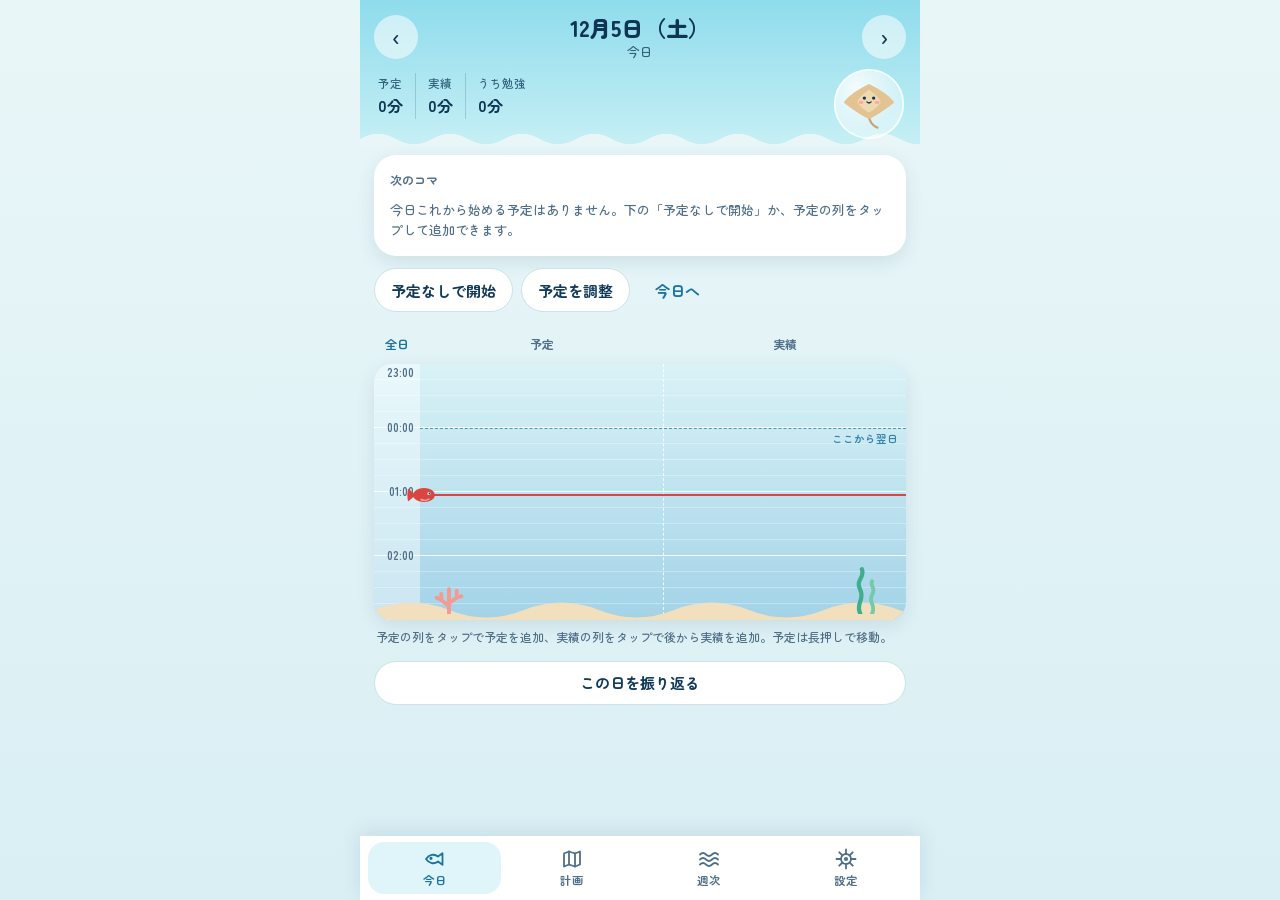
==== commit b6f0b69a: "24時以降の記録、背景を泳ぐ生き物、生き物の吹き出しを追加（v2.5.0） - 1日の区切りを深夜3時に変更。0:00〜2:59 の実績は前の日に入り、   タイムラインは翌3:00まで伸びる。24:" ====
--- a/index.html
+++ b/index.html
@@ -3,8 +3,8 @@
 <head>
 <meta charset="utf-8">
 <meta name="viewport" content="width=device-width,initial-scale=1,viewport-fit=cover">
-<meta name="theme-color" content="#8fdcec" media="(prefers-color-scheme: light)">
-<meta name="theme-color" content="#0e3152" media="(prefers-color-scheme: dark)">
+<meta name="theme-color" content="#8fdcec">
+<script src="js/theme.js"></script>
 <link rel="manifest" href="manifest.webmanifest">
 <link rel="icon" href="icons/icon-192.png">
 <link rel="apple-touch-icon" href="icons/icon-192.png">
@@ -34,9 +34,11 @@
       <div><span>実績</span><b id="mAct">0分</b></div>
       <div><span>うち勉強</span><b id="mStudy">0分</b></div>
     </div>
-    <div class="mate" id="dayMate"></div>
+    <button class="mate" id="dayMate" type="button" aria-label="生き物に話しかける"></button>
+    <p class="bubble" id="mateBubble" role="status" aria-live="polite" hidden></p>
   </header>
 
+  <p class="notice warn" id="browserNote" hidden>これはブラウザで開いたDayFlowです。通知はAndroidアプリ（右下に印のないクジラのアイコン）で開いたときだけ届きます。記録もアプリとは別々に保存されます。</p>
   <div id="nowCard"></div>
 
   <div class="toolbar">
--- a/styles.css
+++ b/styles.css
@@ -23,23 +23,40 @@
   --font:"Zen Maru Gothic","Hiragino Maru Gothic ProN","BIZ UDPGothic","Noto Sans JP","Yu Gothic",system-ui,sans-serif;
   color-scheme:light;
 }
-@media (prefers-color-scheme:dark){
-  :root{
-    --paper:#081c30; --paper-deep:#05131f; --surface:#102c47; --ink:#e3f1fb; --muted:#93b3ca;
-    --grid:#24496a; --grid-soft:#173a5b; --line:#1e4263;
-    --sea:#58c7e6; --on-sea:#06202f; --aqua:#58c7e6;
-    --shu:#ff8c80; --shu-soft:#4a2424; --on-shu:#2a0c09;
-    --band-a:#0e3152; --band-b:#0a2440; --band-ink:#e9f5fd; --band-muted:#a4c4da;
-    --tank-a:#15416a; --tank-b:#061726; --tank-line:rgba(255,255,255,.10); --tank-line-soft:rgba(255,255,255,.045); --bubble-a:rgba(255,255,255,.2); --bubble-b:rgba(255,255,255,.07);
-    --sand:#33495f; --kelp:#2f8f78; --kelp-2:#3fa98b; --coral-deco:#b9645f;
-    --water:rgba(88,199,230,.22);
-    --study:#8fbcf2; --exercise:#6fd3ac; --house:#e6b565; --hobby:#c2a6f0; --life:#6fd0e0; --sleep:#a9b8dc;
-    --on-cat:#071a2a;
-    --warn:#ecb87a; --warn-soft:#3d2d18;
-    --shadow:0 8px 22px rgba(0,8,20,.35);
-    --bar-top:#0e3152; --bar-bottom:#102c47;
-    color-scheme:dark;
-  }
+/* 海の明るさ。<html data-sea> は js/theme.js が決める（light は上の :root のまま）。
+   mid＝少し潜った海（進み具合に連動するときの中間）、deep＝深い海。 */
+:root[data-sea="mid"]{
+  --paper:#1b5a85; --paper-deep:#134769; --surface:#236a99; --ink:#f3fafe; --muted:#c6deed;
+  --grid:#3f84af; --grid-soft:#2f739f; --line:#3b7faa;
+  --sea:#93e2f3; --on-sea:#0a3350; --aqua:#7bd6ea;
+  --shu:#ffa79c; --shu-soft:#5b3642; --on-shu:#3a0f0b;
+  --band-a:#2f86b5; --band-b:#226d9a; --band-ink:#ffffff; --band-muted:#d7eaf5;
+  --tank-a:#2c7dab; --tank-b:#103f60; --tank-line:rgba(255,255,255,.18); --tank-line-soft:rgba(255,255,255,.07); --bubble-a:rgba(255,255,255,.35); --bubble-b:rgba(255,255,255,.12);
+  --sand:#5d7c8c; --kelp:#3aa788; --kelp-2:#55bf9d; --coral-deco:#d7837d;
+  --water:rgba(147,226,243,.26);
+  --study:#b9d9fb; --exercise:#93e5c4; --house:#f3cd88; --hobby:#d8c5f8; --life:#97e2ed; --sleep:#c6d1ec;
+  --on-cat:#0a2c45;
+  --warn:#ffdba8; --warn-soft:#5a4526;
+  --shadow:0 8px 20px rgba(4,28,48,.28);
+  --bar-top:#2f86b5; --bar-bottom:#236a99;
+  color-scheme:dark;
+}
+:root[data-sea="deep"]{
+  --paper:#081c30; --paper-deep:#05131f; --surface:#102c47; --ink:#e3f1fb; --muted:#93b3ca;
+  --grid:#24496a; --grid-soft:#173a5b; --line:#1e4263;
+  --sea:#58c7e6; --on-sea:#06202f; --aqua:#58c7e6;
+  --shu:#ff8c80; --shu-soft:#4a2424; --on-shu:#2a0c09;
+  --band-a:#0e3152; --band-b:#0a2440; --band-ink:#e9f5fd; --band-muted:#a4c4da;
+  --tank-a:#15416a; --tank-b:#061726; --tank-line:rgba(255,255,255,.10); --tank-line-soft:rgba(255,255,255,.045); --bubble-a:rgba(255,255,255,.2); --bubble-b:rgba(255,255,255,.07);
+  --sand:#33495f; --kelp:#2f8f78; --kelp-2:#3fa98b; --coral-deco:#b9645f;
+  --water:rgba(88,199,230,.22);
+  --study:#8fbcf2; --exercise:#6fd3ac; --house:#e6b565; --hobby:#c2a6f0; --life:#6fd0e0; --sleep:#a9b8dc;
+  --on-cat:#071a2a;
+  --warn:#ecb87a; --warn-soft:#3d2d18;
+  --shadow:0 8px 22px rgba(0,8,20,.35);
+  --bar-top:#0e3152; --bar-bottom:#102c47;
+  color-scheme:dark;
+  
 }
 *{box-sizing:border-box}
 html{-webkit-text-size-adjust:100%}
@@ -84,6 +101,16 @@
 .sea .mate{position:absolute;right:16px;bottom:6px;z-index:1;width:70px;height:70px;padding:8px;border-radius:50%;
   background:radial-gradient(circle at 32% 26%,var(--bubble-a),var(--bubble-b) 62%);box-shadow:inset 0 0 0 1.5px var(--bubble-a);animation:bob 5.5s ease-in-out infinite}
 @keyframes bob{0%,100%{transform:translateY(0) rotate(-2deg)}50%{transform:translateY(-5px) rotate(2deg)}}
+.sea .mate{border:0;cursor:pointer;color:inherit}
+.sea .mate.hop{animation:hop .5s ease-out}
+@keyframes hop{0%{transform:translateY(0) scale(1)}35%{transform:translateY(-10px) scale(1.06,.96)}70%{transform:translateY(0) scale(.97,1.03)}100%{transform:none}}
+/* 生き物の吹き出し（タップで出て、数秒で消える） */
+.bubble{position:absolute;right:98px;bottom:34px;z-index:3;margin:0;max-width:min(260px,calc(100% - 124px));padding:10px 14px;
+  border-radius:18px 18px 4px 18px;background:var(--surface);color:var(--ink);box-shadow:var(--shadow);
+  font-size:13.5px;font-weight:700;line-height:1.55;transform-origin:100% 100%;cursor:pointer}
+.bubble::after{content:"";position:absolute;right:-8px;bottom:8px;border:8px solid transparent;border-left-color:var(--surface);border-right:0}
+.bubble.pop{animation:pop .22s ease-out}
+@keyframes pop{from{opacity:0;transform:scale(.85)}to{opacity:1;transform:none}}
 
 /* ---- ボタン ---- */
 .btn{min-height:44px;padding:0 16px;border:1.5px solid var(--line);background:var(--surface);border-radius:999px;font-weight:700}
@@ -152,6 +179,16 @@
 .nowfish{position:absolute;left:-13px;top:-10px;width:30px;height:18px;animation:swim 3.2s ease-in-out infinite}
 .nowfish svg{display:block;width:100%;height:100%}
 @keyframes swim{0%,100%{transform:translateX(0) rotate(-3deg)}50%{transform:translateX(5px) rotate(3deg)}}
+/* 背景を泳ぐ生き物（飾り）。ブロックより後ろ、タップは素通し */
+.swimmers{position:absolute;top:0;bottom:0;left:var(--label);right:0;z-index:1;pointer-events:none;overflow:hidden}   /* 時刻の列には入らない */
+.swimmer{position:absolute;left:0;opacity:.5;pointer-events:none;will-change:transform}
+:root[data-sea="deep"] .swimmer{opacity:.42}
+.swimmer .bob{width:100%;height:100%;animation:drift 4s ease-in-out infinite}
+.swimmer .face,.swimmer svg{display:block;width:100%;height:100%}
+@keyframes drift{0%,100%{transform:translateY(0) rotate(-3deg)}50%{transform:translateY(-6px) rotate(3deg)}}
+/* 24:00 の区切り（ここから下は翌日の0時〜3時。記録は前の日に入る） */
+.midnight{position:absolute;left:var(--label);right:0;border-top:1.5px dashed color-mix(in srgb,var(--sea) 70%,transparent);z-index:1;pointer-events:none}
+.midnight span{position:absolute;right:8px;top:2px;font-size:10.5px;font-weight:700;color:var(--sea);opacity:.85}
 /* 海底（深夜） */
 .seabed{position:absolute;left:0;right:0;bottom:0;height:20px;z-index:1;pointer-events:none}
 .seabed::before{content:"";position:absolute;inset:0;background:var(--sand);
@@ -180,6 +217,20 @@
 .notice{margin:10px 14px 0;padding:10px 14px;border-radius:14px;font-size:13px;background:var(--surface);border:1.5px solid var(--line)}
 .notice.warn{background:var(--warn-soft);border-color:transparent;color:var(--warn);font-weight:700}
 .sheet .notice{margin:0}
+.flowbar{display:flex;align-items:center;gap:10px;flex-wrap:wrap}
+.flowbar>span{flex:1 1 180px;min-width:0}
+.flowbar .btn{flex:0 0 auto}
+.flowbar .btn.ghost{background:transparent}
+.choices{display:grid;grid-template-columns:1fr 1fr;gap:8px}
+.choices button{min-height:48px;padding:6px 10px;border-radius:14px;border:1.5px solid var(--line);background:transparent;font-size:14px;line-height:1.3}
+.choices+.sub{margin-top:10px}
+.diag{list-style:none;margin:0 0 10px;padding:0;display:grid;gap:6px;font-size:14px;line-height:1.45}
+.diag li{display:flex;gap:8px;align-items:flex-start}
+.diag li>span{flex:0 0 1.2em;font-weight:700;color:var(--sea)}
+.diag li.ng>span,.diag li.ng b{color:var(--shu)}
+.diag+.sub{margin-bottom:10px}
+.box .choices+.sub{margin-top:10px}
+.choices button[aria-pressed="true"]{background:var(--sea);border-color:var(--sea);color:var(--on-sea);font-weight:700}
 .tabs{display:flex;gap:4px;margin:12px 14px;padding:4px;border-radius:999px;background:var(--grid-soft)}
 .tabs button{flex:1;min-height:40px;border:0;border-radius:999px;background:transparent;font-size:14px}
 .tabs button[aria-pressed="true"]{background:var(--surface);font-weight:700;box-shadow:0 1px 3px rgba(18,58,90,.18)}
@@ -296,4 +347,4 @@
 
 .toast{position:fixed;left:50%;bottom:calc(80px + var(--safe-b));transform:translateX(-50%);max-width:92vw;background:var(--ink);color:var(--paper);padding:9px 16px;border-radius:999px;font-size:13px;font-weight:700;z-index:100;opacity:0;pointer-events:none;transition:opacity .2s}
 .toast.show{opacity:1}
-@media (prefers-reduced-motion:reduce){.toast{transition:none}.btn:active{transform:none}.sea .mate,.nowfish{animation:none}}
+@media (prefers-reduced-motion:reduce){.toast{transition:none}.btn:active{transform:none}.sea .mate,.sea .mate.hop,.nowfish,.bubble.pop{animation:none}.swimmers{display:none}}
